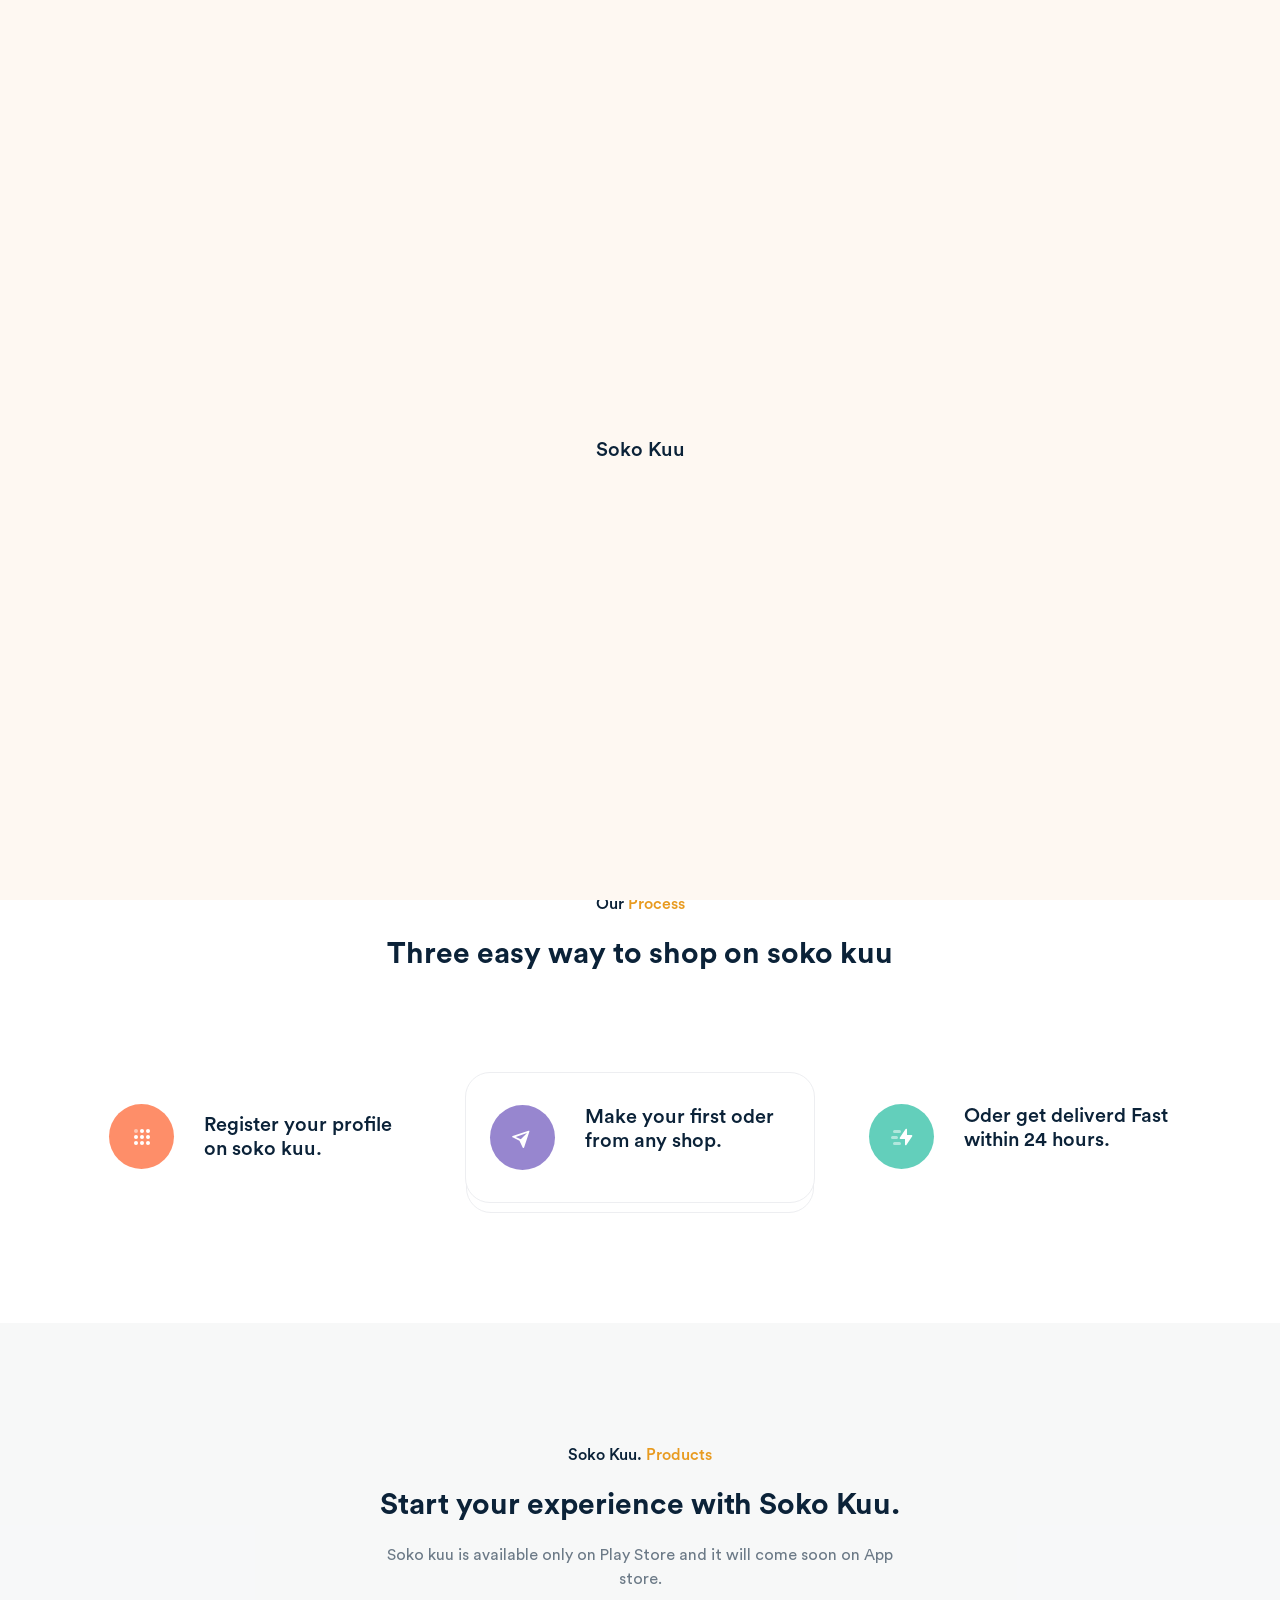
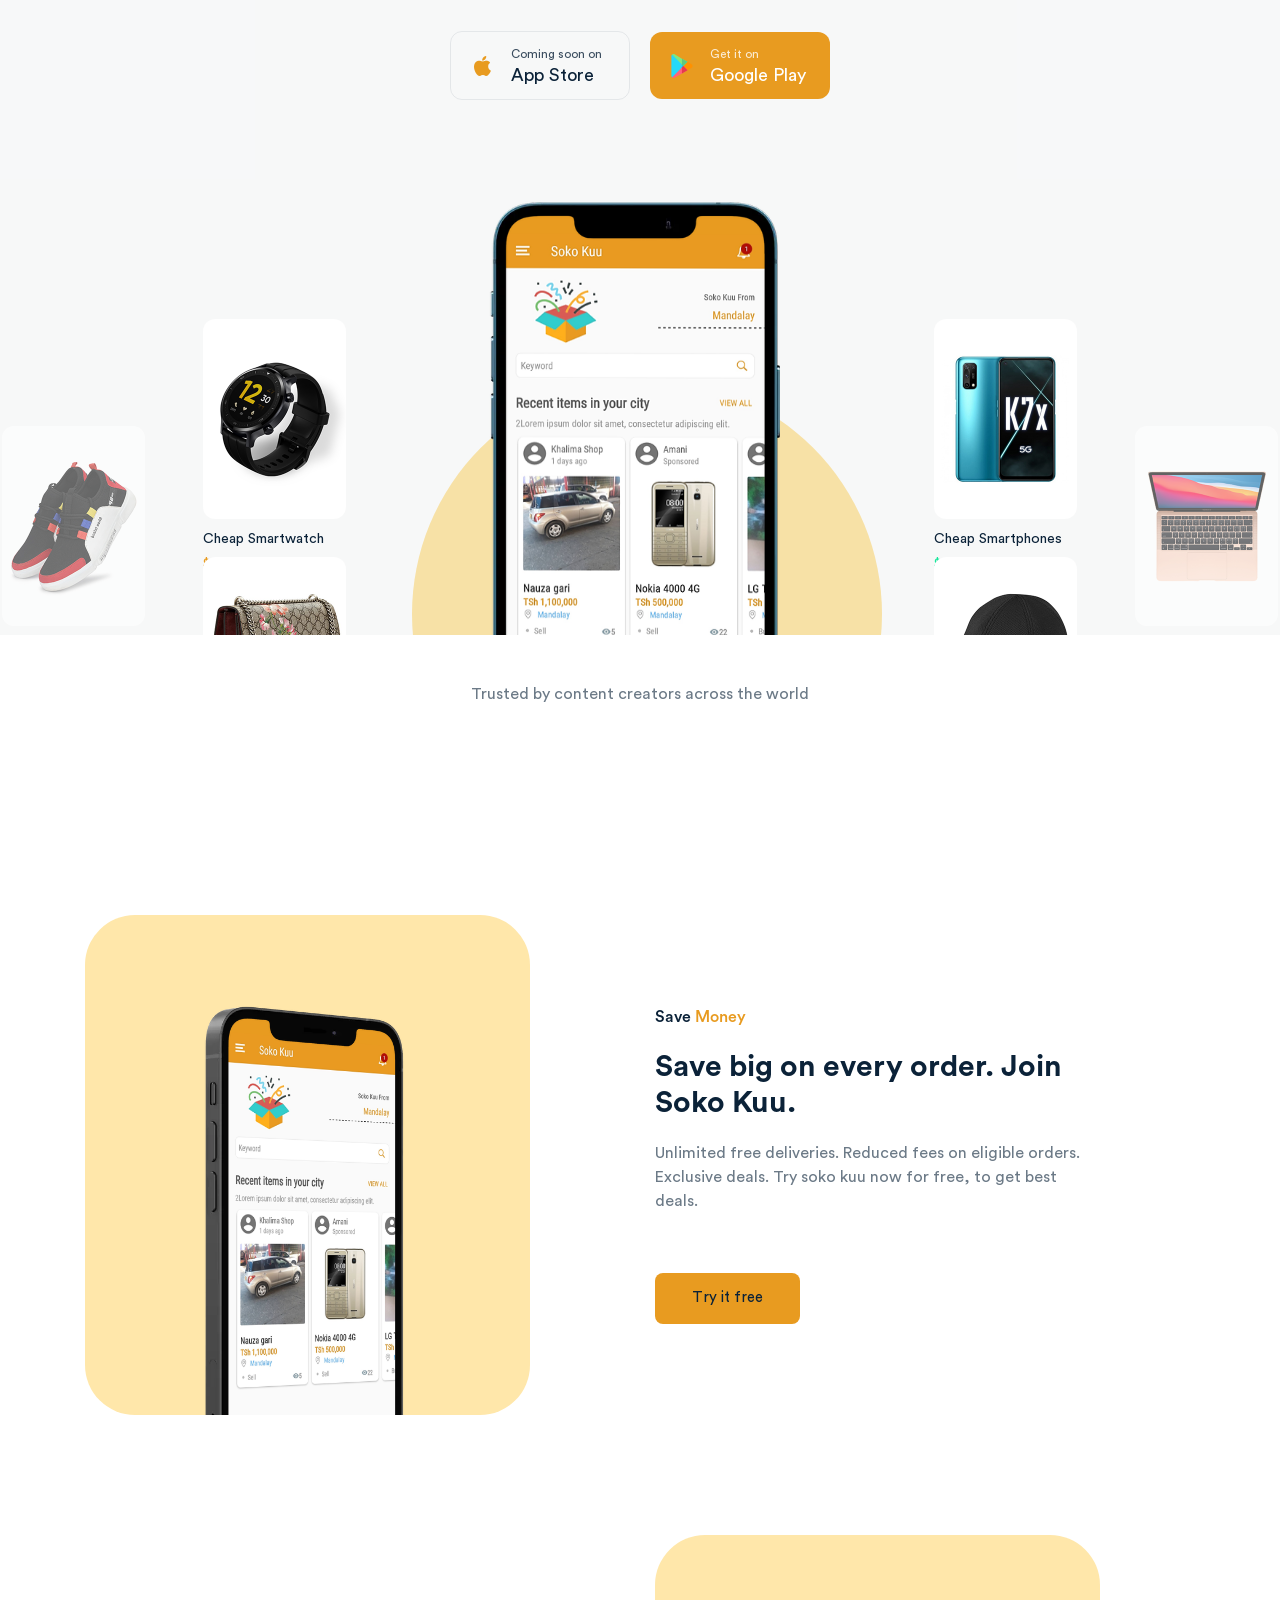
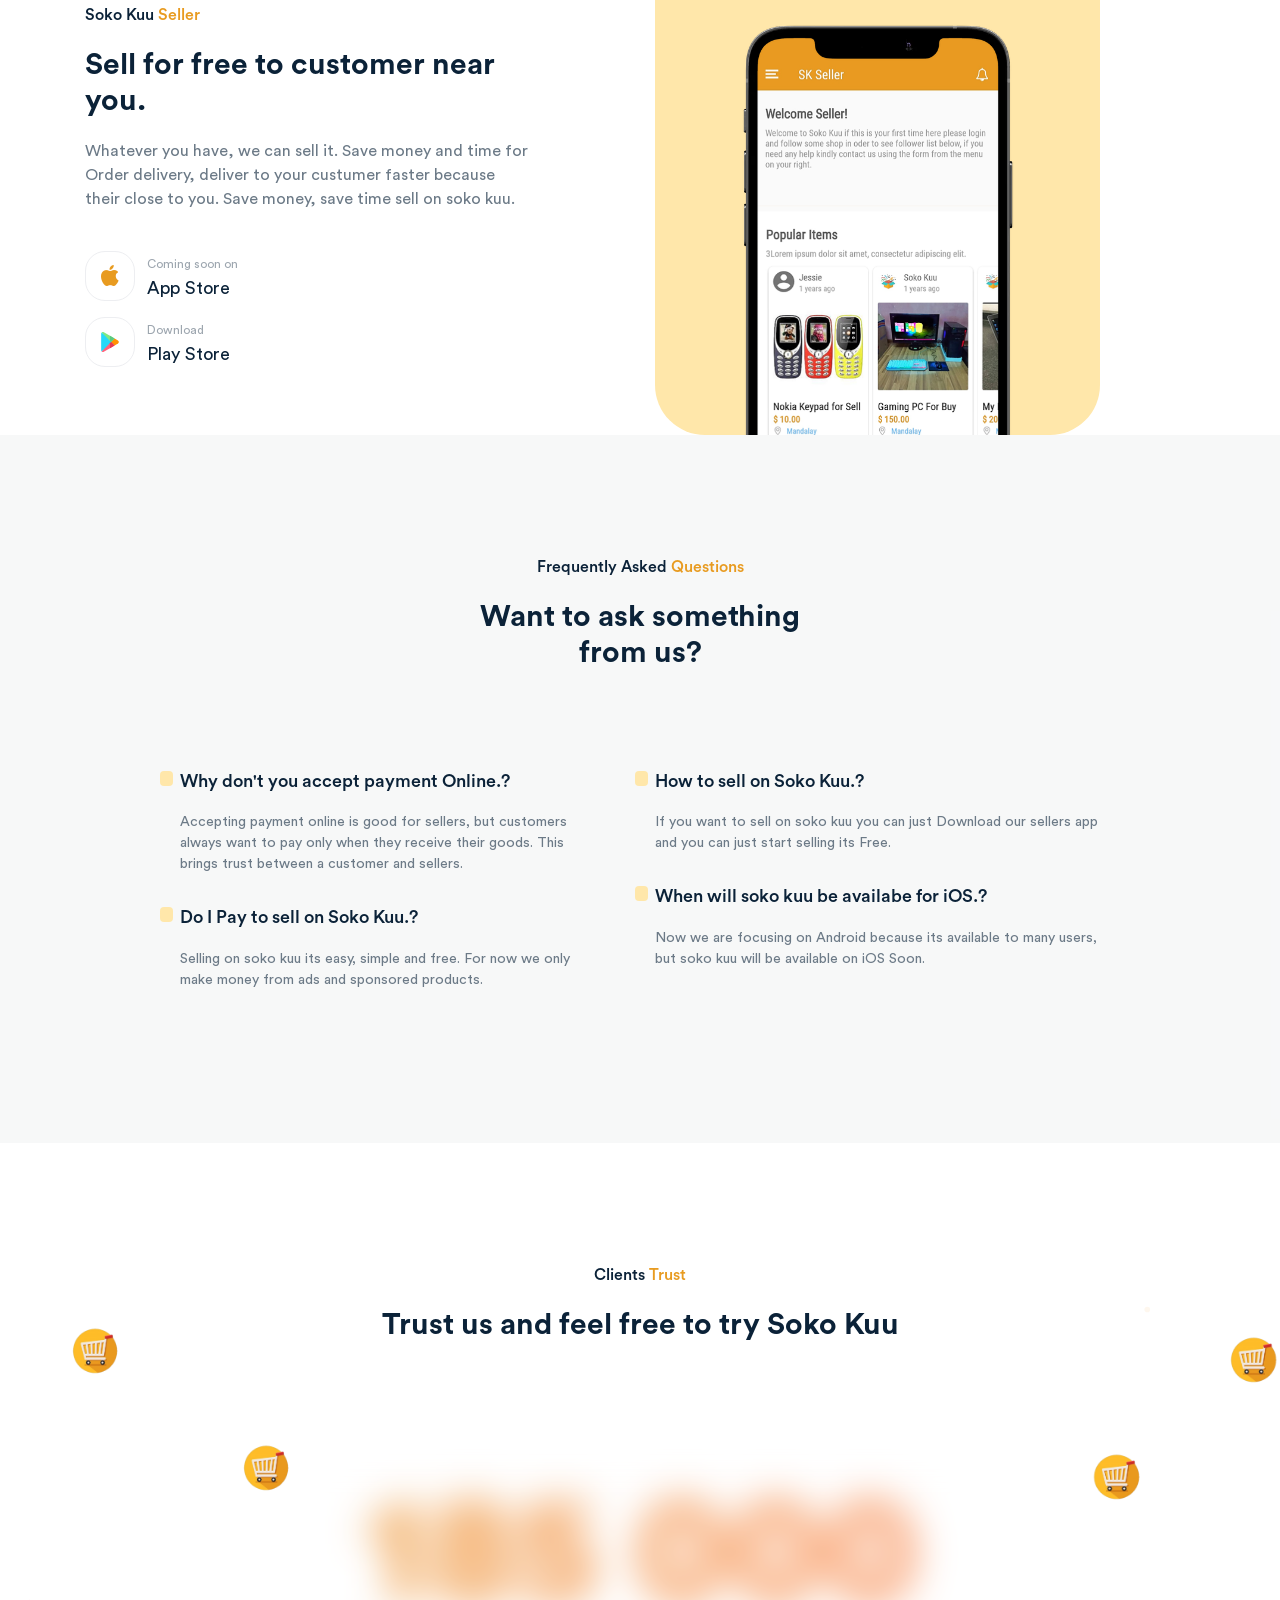
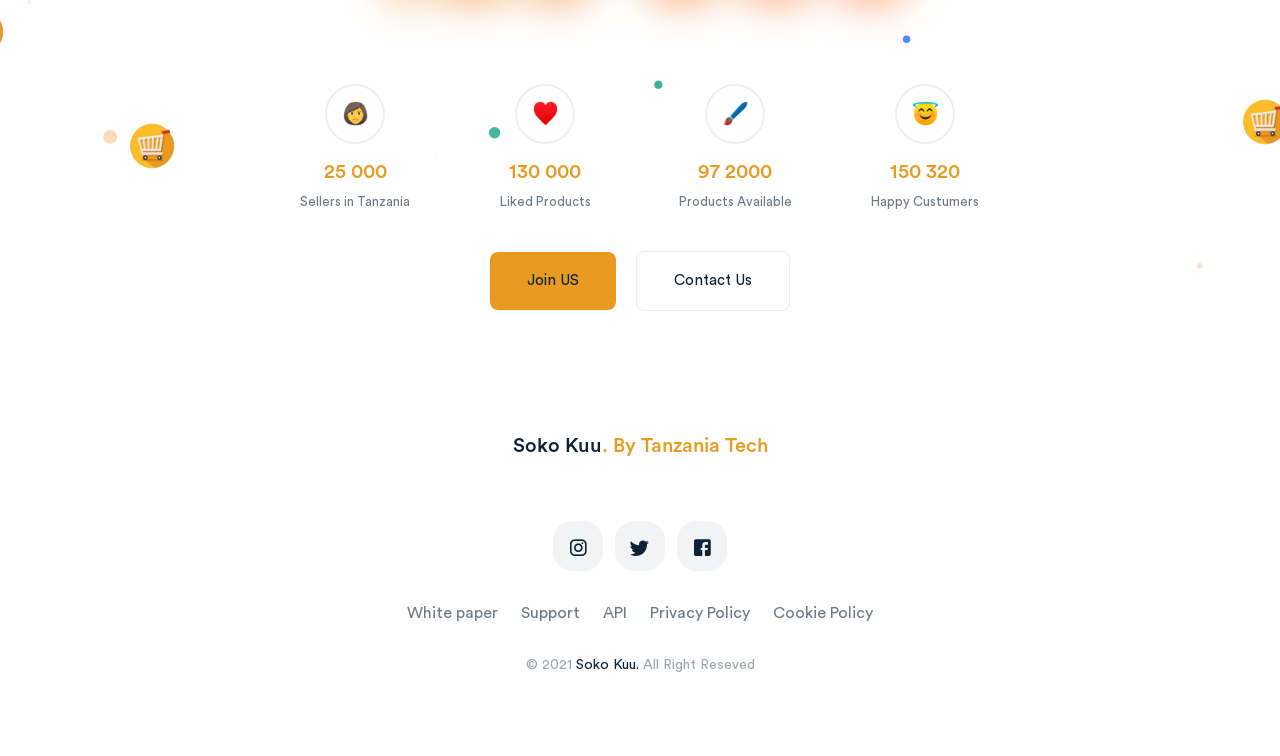
==== index.html @ e223871e "Add files via upload" ====
<!DOCTYPE html>
<html lang="en">

<head>
  <meta charset="UTF-8" />
  <meta http-equiv="Content-Type" content="text/html; charset=UTF-8" />
  <meta http-equiv="X-UA-Compatible" content="IE=edge" />
  <meta http-equiv="X-UA-Compatible" content="ie=edge" />
  <meta name="viewport" content="width=device-width, initial-scale=1.0" />
  <meta name="viewport" content="width=device-width, initial-scale=1.0" />
  <meta name="description"
    content="Welcome to Soko Kuu Landing Page, built with HTML, JS, SASS, CSS3 and jQuery, RTL Supported, Easy User Experience and Responsive to all devices" />
  <meta name="keywords"
    content="HTML, CSS, JavaScript, Bootstrap, jQuery, Soko Kuu, Themeforest, Template, envato, SASS, SCSS, HTML5, landing page, SaaS Product, SaaS Modern, Crypto, Currency, ICO, Hosting, Agency, Mobile, App, Interior, Charity" />
  <meta name="author" content="Soko Kuu - HTML Landing Page Templates" />

  <title>Soko Kuu - Tanzania Online Marketplace</title>
  <!-- favicon -->
  <link rel="shortcut icon" href="assets/img/favicon.ico" type="image/x-icon" />
  <!-- Bootstrap 4.5 -->
  <link rel="stylesheet" href="assets/css/bootstrap.min.css" type="text/css" />
  <!-- animate -->
  <link rel="stylesheet" href="assets/css/animate.css" type="text/css" />
  <!-- Swiper -->
  <link rel="stylesheet" href="assets/css/swiper.min.css" />
  <!-- aos -->
  <link rel="stylesheet" href="assets/css/aos.css" type="text/css" />
  <!-- icons -->
  <link rel="stylesheet" href="assets/css/icons.css" type="text/css" />
  <!-- main css -->
  <link rel="stylesheet" href="assets/css/main.css" type="text/css" />
  <!-- normalize -->
  <link rel="stylesheet" href="assets/css/normalize.css" type="text/css" />

  <!-- js for Brwoser -->
  <!--[if lt IE 9]>
      <script src="https://oss.maxcdn.com/html5shiv/3.7.2/html5shiv.min.js"></script>
      <script src="https://oss.maxcdn.com/respond/1.4.2/respond.min.js"></script>
    <![endif]-->
</head>

<body>
  <div id="wrapper">
    <div id="content">
      <!-- Start header -->
      <header class="header-nav-center" id="myNavbar">
        <div class="container">
          <!-- navbar -->
          <nav class="navbar navbar-expand-lg navbar-light px-sm-0">
            <a class="navbar-brand" href="mobile-app.html">
              <img class="logo" src="assets/img/sokokuu.png" alt="logo" width="100px" height=""/>
              
            </a>

            <button class="navbar-toggler menu ripplemenu" type="button" data-toggle="collapse"
              data-target="#navbarSupportedContent" aria-controls="navbarSupportedContent" aria-expanded="false"
              aria-label="Toggle navigation">
              <svg viewBox="0 0 64 48">
                <path d="M19,15 L45,15 C70,15 58,-2 49.0177126,7 L19,37"></path>
                <path d="M19,24 L45,24 C61.2371586,24 57,49 41,33 L32,24"></path>
                <path d="M45,33 L19,33 C-8,33 6,-2 22,14 L45,37"></path>
              </svg>
            </button>

            <div class="collapse navbar-collapse" id="navbarSupportedContent">
              <ul class="navbar-nav mx-auto nav-pills">
                <li class="nav-item">
                  <a class="nav-link" href="#Home">Home</a>
                </li>
                <li class="nav-item">
                  <a class="nav-link" href="#Services">Our Process</a>
                </li>
                <li class="nav-item">
                  <a class="nav-link" href="#Products">Products</a>
                </li>
                <li class="nav-item">
                  <a class="nav-link" href="#FAQ">FAQ</a>
                </li>
                <li class="nav-item">
                  <a class="nav-link" href="#Statistic">Contact Us</a>
              </ul>
              <div class="nav_account btn_demo3">
                <a href="#Products" class="btn btn_sm_primary c-dark effect-letter rounded-8">
                  Download
                </a>
              </div>
            </div>
          </nav>
          <!-- End Navbar -->
        </div>
        <!-- end container -->
      </header>
      <!-- End header -->

      <!-- Stat main -->
      <main data-spy="scroll" data-target="#navbar-example2" data-offset="0">
        <!-- Start Banner Section -->
        <section class="demo_1 banner_section banner_demo8" id="Home">
          <div class="container">
            <div class="row">
              <div class="col-md-8 col-lg-5 order-2 order-lg-1">
                <div class="banner_title">
                  <h1>
                    Soko Kuu
                    <span class="c-purple">Tanzania Online Marketplace.</span>
                  </h1>
                  <p>
                    Soko Kuu is an Tanzania Online Shopping Market 
                    with latest products from business in
                    <span class="c-aquamarine">Tanzania</span>, pay only on delivery.
                  </p>
                  <div class="subscribe_phone">
                    <div class="row">
                      <div class="col-md-8">
                        <div class="form-group">
                          <input type="text" class="form-control rounded-8" placeholder="Enter your phone number" />
                        </div>
                        <div class="button--click">
                            <a href="hapalink" target="_blank" class="btn btn_app btn_xl_primary scale c-gradient">Try Free</a>
                        </div>
                      </div>
                    </div>
                  </div>
                </div>
              </div>
              <div class="col-lg-7 mx-auto order-1 order-lg-1">
                <div class="ill_appMobile">
                  <img class="ill_app" src="assets/img/app/c_app.svg" />
                  <img class="ill_bg" src="assets/img/app/background.svg" />
                  <img class="ill_user" src="assets/img/app/user.svg" />
                  <a href="#" class="btn btn_lg_primary effect-letter try_it bg-gold c-dark rounded-8">Try Free</a>
                </div>
              </div>
            </div>
          </div>
        </section>
        <!-- End Banner -->

        <!-- Start Services -->
        <section class="services_section service_demo5 padding-t-12" id="Services">
          <div class="container">
            <div class="row justify-content-md-center">
              <div class="col-md-8 col-lg-6 text-center">
                <div class="title_sections">
                  <div class="before_title">
                    <span>Our</span>
                    <span class="c-gold">Process</span>
                  </div>
                  <h2>Three easy way to shop on soko kuu</h2>
                </div>
              </div>
            </div>
            <div class="row">
              <div class="col-md-6 col-lg-4 beta">
                <div class="items_serv" data-aos="fade-up" data-aos-delay="0">
                  <div class="media">
                    <div class="item-img">
                      <img src="assets/img/icons/Dial-numbers.svg" alt="" />
                    </div>
                    <div class="media-body my-auto">
                      <h3>Register your profile on soko kuu.</h3>
                    </div>
                  </div>
                </div>
              </div>
              <div class="col-md-6 col-lg-4 beta">
                <div class="items_serv selected" data-aos="fade-up" data-aos-delay="100">
                  <div class="media">
                    <div class="item-img">
                      <img src="assets/img/icons/Direction.svg" alt="" />
                    </div>
                    <div class="media-body">
                      <h3>Make your first oder from any shop.</h3>
                    </div>
                  </div>
                </div>
              </div>
              <div class="col-md-6 col-lg-4 beta">
                <div class="items_serv" data-aos="fade-up" data-aos-delay="200">
                  <div class="media">
                    <div class="item-img">
                      <img src="assets/img/icons/Thunder-white.svg" alt="" />
                    </div>
                    <div class="media-body">
                      <h3>Oder get deliverd Fast within 24 hours.</h3>
                    </div>
                  </div>
                </div>
              </div>
            </div>
          </div>
        </section>
        <!-- End Services -->

        <!-- Start feature_app -->
        <section class="feature_app feature_demo2 margin-t-12 padding-t-12" id="Products">
          <div class="container">
            <div class="row justify-content-md-center">
              <div class="col-md-10 col-lg-6 text-center">
                <div class="title_sections">
                  <div class="before_title">
                    <span>Soko Kuu.</span>
                    <span class="c-gold">Products</span>
                  </div>
                  <h2>Start your experience with Soko Kuu.</h2>
                  <p>
                    Soko kuu is available only on Play Store and it
                    will come soon on App store.
                  </p>
                  <div class="z_apps">
                    <a href="#" target="_blank" class="item__app bg_google">
                      <div class="media">
                        <i class="tio apple icon"></i>
                        <div class="media-body">
                          <div class="txt">
                            <span>Coming soon on</span>
                            <h4>App Store</h4>
                          </div>
                        </div>
                      </div>
                    </a>
                    <a href="#" target="_blank" class="item__app bg_apple mb-3 mb-sm-0">
                      <div class="media">
                        <img class="icon" src="assets/img/icons/google-play.svg" />
                        <div class="media-body">
                          <div class="txt">
                            <span>Get it on</span>
                            <h4>Google Play</h4>
                          </div>
                        </div>
                      </div>
                    </a>
                  </div>
                </div>
              </div>
            </div>
            <div class="row d-flex">
              <div class="col-md-6 col-lg-4 d-none d-sm-block order-1 order-sm-1">
                <div class="item_box item_one">
                  <div class="img_bbo">
                    <img src="assets/img/app/290x400.png" />
                  </div>
                  <h3>Cheap Smartwatch</h3>
                  <p class="c-blue">
                    $14
                  </p>
                </div>
                <div class="item_box item_two">
                  <div class="img_bbo">
                    <img src="assets/img/app/290x4004.png" />
                  </div>
                  <h3>Branch Special</h3>
                  <p class="c-green">
                    $27
                  </p>
                </div>
                <div class="item_box item_three">
                  <div class="img_bbo">
                    <img src="assets/img/app/290x4003.png" />
                  </div>
                  <h3>Cheap Men Shoes</h3>
                  <p class="c-red">
                    $22
                  </p>
                </div>
              </div>
              <div class="col-md-6 col-lg-4 order-3 order-sm-2">
                <div class="app_mobile">
                  <img class="apoo" src="assets/img/app/app.png" />
                </div>
              </div>
              <div class="col-md-6 col-lg-4 d-none d-sm-block order-2 order-sm-3">
                <div class="item_box item_four">
                  <div class="img_bbo">
                    <img src="assets/img/app/290x4001.png" />
                  </div>
                  <h3>Cheap Smartphones</h3>
                  <p class="c-aquamarine">
                    $25
                  </p>
                </div>
                <div class="item_box item_five">
                  <div class="img_bbo">
                    <img src="assets/img/app/290x4005.png" />
                  </div>
                  <h3>Branch Special</h3>
                  <p class="c-blue">
                    $14
                  </p>
                </div>
                <div class="item_box item_six">
                  <div class="img_bbo">
                    <img src="assets/img/app/290x4002.png" />
                  </div>
                  <h3>Lemon Yogurt Parfait</h3>
                  <p class="c-orange">
                    $29
                  </p>
                </div>
              </div>
            </div>
          </div>
        </section>
        <!-- End. feature_app -->

        <!-- Start logos 3 -->
        <section class="logos_section logos_demo3 padding-py-5 text-center">
          <div class="container">
            <h3 class="margin-b-4">
              Trusted by content creators across the world
            </h3>
            <div class="row justify-content-md-center">
                  </div>
                </div>
              </div>
            </div>
          </div>
        </section>

        <div id="trigger2"></div>
        <!-- Section Service -->
        <section class="serv_app padding-t-12">
          <div class="container">
            <div class="row justify-content-center">
              <div class="col-lg-5 mb-4 mb-lg-0">
                <div class="amo_pic">
                  <img id="animate2" src="assets/img/app/s10-ss0.png" />
                </div>
              </div>
              <div class="col-lg-5 my-auto mx-auto">
                <div class="title_sections mb-0">
                  <div class="before_title">
                    <span>Save</span>
                    <span class="c-gold">Money</span>
                  </div>
                  <h2>Save big on every order. Join Soko Kuu.</h2>
                  <p>
                    Unlimited free deliveries. Reduced fees on eligible
                    orders. Exclusive deals. Try soko kuu now for
                    free, to get best deals.
                  </p>
                  <a href="#" class="btn btn_lg_primary effect-letter rounded-8 margin-t-4 bg-gold c-dark">
                    Try it free</a>
                </div>
              </div>
            </div>
          </div>
        </section>
        <!-- End. serv_app -->

        <div id="trigger3"></div>
        <!-- Section Service -->
        <section class="serv_app padding-t-12">
          <div class="container">
            <div class="row justify-content-center">
              <div class="col-lg-5 my-auto order-2 order-lg-1">
                <div class="title_sections mb-0">
                  <div class="before_title">
                    <span>Soko Kuu</span>
                    <span class="c-gold">Seller</span>
                  </div>
                  <h2>Sell for free to customer near you.</h2>
                  <p>
                    Whatever you have, we can sell it. Save money and time for Order delivery, 
                    deliver to your custumer faster because their close to you.
                    Save money, save time sell on soko kuu.
                  </p>
                  <div class="app_smartphone margin-t-4">
                    <div class="btn--app mb-3 d-block">
                      <a class="media" href="#" target="_blank">
                        <div class="icon dark">
                          <i class="tio apple"></i>
                        </div>
                        <div class="media-body txt">
                          <div>
                            <span class="c-light">Coming soon on</span>
                          </div>
                          <h4 class="c-dark">App Store</h4>
                        </div>
                      </a>
                    </div>
                    <div class="btn--app">
                      <a class="media" href="#" target="_blank">
                        <div class="icon blue">
                          <img width="20" src="assets/img/icons/google-play.svg" />
                        </div>
                        <div class="media-body txt">
                          <div>
                            <span class="c-light">Download</span>
                          </div>
                          <h4 class="c-dark">Play Store</h4>
                        </div>
                      </a>
                    </div>
                  </div>
                </div>
              </div>
              <div class="col-lg-5 mx-auto mb-4 mb-lg-0 order-1 order-lg-1">
                <div class="amo_pic">
                  <img id="animate3" src="assets/img/app/s10-ss03.png" />
                </div>
              </div>
            </div>
          </div>
        </section>
        <!-- End. serv_app -->

        <!-- Start FAQ -->
        <section class="faq_demo2 faq_demo4 padding-t-12" id="FAQ">
          <div class="container">
            <div class="row justify-content-md-center">
              <div class="col-md-8 col-lg-6 text-center">
                <div class="title_sections">
                  <div class="before_title">
                    <span>Frequently Asked</span>
                    <span class="c-gold">Questions</span>
                  </div>
                  <h2>Want to ask something <br />from us?</h2>
                </div>
              </div>
            </div>
            <div class="row justify-content-md-center">
              <div class="col-md-10 col-lg-5 pr-lg-5">
                <div class="item_list">
                  <h4>
                    <span class="hline"></span>Why don't you accept payment Online.?
                  </h4>
                  <p>
                    Accepting payment online is good for sellers, 
                    but customers always want to pay only when they 
                    receive their goods. This brings trust between a 
                    customer and sellers.
                  </p>
                </div>
                <div class="item_list">
                  <h4>Do I Pay to sell on Soko Kuu.?</h4>
                  <p>
                    Selling on soko kuu its easy, simple and free.
                    For now we only make money from ads and sponsored products.
                  </p>
                </div>
              </div>
              <div class="col-md-10 col-lg-5">
                <div class="item_list">
                  <h4>How to sell on Soko Kuu.?</h4>
                  <p>
                    If you want to sell on soko kuu you can just Download
                    our sellers app and you can just start selling its Free.
                  </p>
                </div>
                <div class="item_list">
                  <h4>When will soko kuu be availabe for iOS.?</h4>
                  <p>
                    Now we are focusing on Android because its available
                    to many users, but soko kuu will be available on iOS
                    Soon.
                  </p>
                </div>
              </div>
            </div>
          </div>
        </section>
        <!-- End FAQ -->

        <!-- Start Statistic -->
        <section class="padding-t-12 section_state state_demo2" id="Statistic">
          <!-- particle background -->
          <div id="particles-js"></div>
          <div class="container">
            <div id="triggerBlur"></div>
            <div class="row justify-content-center text-center">
              <div class="col-md-8 col-lg-6">
                <div class="title_sections">
                  <div class="before_title">
                    <span>Clients</span>
                    <span class="c-gold">Trust</span>
                  </div>
                  <h2>Trust us and feel free to try Soko Kuu</h2>
                </div>
              </div>
            </div>
            <div class="row">
              <div class="col-12">
                <div class="bb_qgency_state">
                  <div class="number_state">
                    <div class="txt">
                      185 000
                    </div>
                  </div>
                  <div class="blur_item"></div>
                  <div class="content_state">
                    <div class="row justify-content-md-center">
                      <div class="col-md-2">
                        <div class="it__em">
                          <div class="icon">
                            <img src="assets/img/icons/1f469.png" />
                          </div>
                          <div class="info_txt">
                            <h4>25 000</h4>
                            <p>
                              Sellers in Tanzania
                            </p>
                          </div>
                        </div>
                      </div>
                      <div class="col-md-2">
                        <div class="it__em">
                          <div class="icon">
                            <img src="assets/img/icons/2665.png" />
                          </div>
                          <div class="info_txt">
                            <h4>130 000</h4>
                            <p>
                              Liked Products
                            </p>
                          </div>
                        </div>
                      </div>
                      <div class="col-md-2">
                        <div class="it__em">
                          <div class="icon">
                            <img src="assets/img/icons/1f58c.png" />
                          </div>
                          <div class="info_txt">
                            <h4>97 2000</h4>
                            <p>
                              Products Available
                            </p>
                          </div>
                        </div>
                      </div>
                      <div class="col-md-2">
                        <div class="it__em">
                          <div class="icon">
                            <img src="assets/img/icons/1f607.png" />
                          </div>
                          <div class="info_txt">
                            <h4>150 320</h4>
                            <p>
                              Happy Custumers
                            </p>
                          </div>
                        </div>
                      </div>
                    </div>
                  </div>
                  <div class="users_profile">
                    <img src="assets/img/sokokuu.png" />
                    <img src="assets/img/sokokuu.png" />
                    <img src="assets/img/sokokuu.png" />
                    <img src="assets/img/sokokuu.png" />
                    <img src="assets/img/sokokuu.png" />
                    <img src="assets/img/sokokuu.png" />
                    <img src="assets/img/sokokuu.png" />
                  </div>
                  <div class="link_state">
                    <a href="#" class="btn btn_xl_primary btn_join bg-gold c-dark effect-letter rounded-8 mb-3 mb-sm-0">
                      Join US</a>
                    <a href="#" class="btn btn_xl_primary btn_touch rounded-8">
                      Contact Us
                    </a>
                  </div>
                </div>
              </div>
            </div>
          </div>
        </section>
      </main>
      <!-- end main -->

      <!-- [id] content -->
      <footer class="footer_short bg-white padding-t-12">
        <div class="container">
          <div class="row justify-content-md-center text-center">
            <div class="col-md-8">
              <a class="logo c-dark" target="_blank" href="https://tanzaniatech.one/kuhusu-sisi/" >
                <!-- <img src="assets/img/logo.svg" alt=""> -->
                Soko Kuu<span class="c-blue">. By Tanzania Tech</span>
              </a>
              <div class="social--media">
                <a href="https://instagram.com/sokokuuapp" target="_blank" class="btn so-link">
                  <i class="tio instagram"></i>
                </a>
                <a href="https://twitter.com/sokokuuapp" target="_blank" class="btn so-link">
                  <i class="tio twitter"></i>
                </a>
                <a href="https://facebook.com/sokokuuapp" target="_blank" class="btn so-link">
                  <i class="tio facebook_square"></i>
                </a>
              </div>
              <div class="other--links">
                <a href="#">White paper</a>
                <a href="#">Support</a>
                <a href="#">API</a>
                <a href="#">Privacy Policy</a>
                <a href="#">Cookie Policy</a>
              </div>
              <div class="opyright">
                <p>
                  © 2021
                  <a href="https://sokokuuapp.com" target="_blank">Soko Kuu.</a>
                  All Right Reseved
                </p>
              </div>
            </div>
          </div>
        </div>
      </footer>
    </div>

    <!-- Back to top with progress indicator-->
    <div class="prgoress_indicator">
      <svg class="progress-circle svg-content" width="100%" height="100%" viewBox="-1 -1 102 102">
        <path d="M50,1 a49,49 0 0,1 0,98 a49,49 0 0,1 0,-98" />
      </svg>
    </div>

    <!-- Start Section Loader -->
    <section class="loading_overlay">
      <div class="loader_logo">
        <!-- <img class="logo" src="assets/img/logo.svg" /> -->
        <span class="logo">Soko Kuu</span>
      </div>
    </section>
    <!-- End. Loader -->
  </div>
  <!-- End. wrapper -->

  <!-- jquery -->
  <script src="assets/js/jquery-3.5.0.js" type="text/javascript"></script>
  <!-- jquery-migrate -->
  <script src="assets/js/jquery-migrate.min.js" type="text/javascript"></script>
  <!-- popper -->
  <script src="assets/js/popper.min.js" type="text/javascript"></script>
  <!-- bootstrap -->
  <script src="assets/js/bootstrap.min.js" type="text/javascript"></script>
  <!--
  ============
  vendor file
  ============
   -->
  <!-- particles -->
  <script src="assets/js/vendor/particles.min.js" type="text/javascript"></script>
  <!-- TweenMax -->
  <script src="assets/js/vendor/TweenMax.min.js" type="text/javascript"></script>
  <!-- ScrollMagic -->
  <script src="assets/js/vendor/ScrollMagic.js" type="text/javascript"></script>
  <!-- animation.gsap -->
  <script src="assets/js/vendor/animation.gsap.js" type="text/javascript"></script>
  <!-- addIndicators -->
  <script src="assets/js/vendor/debug.addIndicators.min.js" type="text/javascript"></script>
  <!-- Swiper js -->
  <script src="assets/js/vendor/swiper.min.js" type="text/javascript"></script>
  <!-- countdown -->
  <script src="assets/js/vendor/countdown.js" type="text/javascript"></script>
  <!-- simpleParallax -->
  <script src="assets/js/vendor/simpleParallax.min.js" type="text/javascript"></script>
  <!-- counterup -->
  <script src="assets/js/vendor/jquery.counterup.min.js" type="text/javascript"></script>
  <!-- charming -->
  <script src="assets/js/vendor/charming.min.js" type="text/javascript"></script>
  <!-- imagesloaded -->
  <script src="assets/js/vendor/imagesloaded.pkgd.min.js" type="text/javascript"></script>
  <!-- aos -->
  <script src="assets/js/vendor/aos.js" type="text/javascript"></script>
  <!-- BX-Slider -->
  <script src="assets/js/vendor/jquery.bxslider.min.js" type="text/javascript"></script>
  <!-- main file -->
  <script src="assets/js/main.js" type="text/javascript"></script>
  <!-- mobile app file -->
  <script src="assets/js/pages/mobile.js" type="text/javascript"></script>

</body>

</html>
---- assets/css/icons.css ----
@font-face {
  font-family: 'The-Icon-of';
  src:  url('../fonts/The-Icon-of.eot?w2v7hx');
  src:  url('../fonts/The-Icon-of.eot?w2v7hx#iefix') format('embedded-opentype'),
    url('../fonts/The-Icon-of.woff2?w2v7hx') format('woff2'),
    url('../fonts/The-Icon-of.ttf?w2v7hx') format('truetype'),
    url('../fonts/The-Icon-of.woff?w2v7hx') format('woff'),
    url('../fonts/The-Icon-of.svg?w2v7hx#The-Icon-of') format('svg');
  font-weight: normal;
  font-style: normal;
  font-display: block;
}

.tio {
  /* use !important to prevent issues with browser extensions that change fonts */
  font-family: 'The-Icon-of' !important;
  speak: none;
  font-style: normal;
  font-weight: normal;
  font-variant: normal;
  text-transform: none;
  line-height: 1;

  /* Enable Ligatures ================ */
  letter-spacing: 0;
  -webkit-font-feature-settings: "liga";
  -moz-font-feature-settings: "liga=1";
  -moz-font-feature-settings: "liga";
  -ms-font-feature-settings: "liga" 1;
  font-feature-settings: "liga";
  -webkit-font-variant-ligatures: discretionary-ligatures;
  font-variant-ligatures: discretionary-ligatures;

  /* Better Font Rendering =========== */
  -webkit-font-smoothing: antialiased;
  -moz-osx-font-smoothing: grayscale;
}

.add_circle_outlined:before {
  content: "\e900";
}
.add_circle:before {
  content: "\e901";
}
.add_square_outlined:before {
  content: "\e902";
}
.add_square:before {
  content: "\e903";
}
.add:before {
  content: "\e904";
}
.appointment_cancelled:before {
  content: "\e905";
}
.appointment:before {
  content: "\e906";
}
.archive:before {
  content: "\e907";
}
.autorenew:before {
  content: "\e908";
}
.block_ads:before {
  content: "\e909";
}
.bookmark_outlined:before {
  content: "\e90a";
}
.bookmark:before {
  content: "\e90b";
}
.bookmarks_outlined:before {
  content: "\e90c";
}
.bookmarks:before {
  content: "\e90d";
}
.browser_window:before {
  content: "\e90e";
}
.browser_windows:before {
  content: "\e90f";
}
.cached:before {
  content: "\e910";
}
.calendar_month:before {
  content: "\e911";
}
.calendar_note:before {
  content: "\e912";
}
.calendar:before {
  content: "\e913";
}
.carousel_horizontal_outlined:before {
  content: "\e914";
}
.carousel_horizontal:before {
  content: "\e915";
}
.carousel_vertical_outlined:before {
  content: "\e916";
}
.carousel_vertical:before {
  content: "\e917";
}
.checkmark_circle_outlined:before {
  content: "\e918";
}
.checkmark_circle:before {
  content: "\e919";
}
.checkmark_square_outlined:before {
  content: "\e91a";
}
.checkmark_square:before {
  content: "\e91b";
}
.clear_circle_outlined:before {
  content: "\e91c";
}
.clear_circle:before {
  content: "\e91d";
}
.clear_square_outlined:before {
  content: "\e91e";
}
.clear_square:before {
  content: "\e91f";
}
.clear:before {
  content: "\e920";
}
.column_view_outlined:before {
  content: "\e921";
}
.column_view:before {
  content: "\e922";
}
.command_outlined:before {
  content: "\e923";
}
.command:before {
  content: "\e924";
}
.date_range:before {
  content: "\e925";
}
.done:before {
  content: "\e926";
}
.drag:before {
  content: "\e927";
}
.eject_circle_outlined:before {
  content: "\e928";
}
.eject_circle:before {
  content: "\e929";
}
.eject:before {
  content: "\e92a";
}
.event:before {
  content: "\e92b";
}
.exit_fullscreen_1_1:before {
  content: "\e92c";
}
.exit_fullscreen_4_3:before {
  content: "\e92d";
}
.exit_fullscreen_16_9:before {
  content: "\e92e";
}
.find_replace:before {
  content: "\e92f";
}
.first_page:before {
  content: "\e930";
}
.hashtag:before {
  content: "\e931";
}
.heart_outlined:before {
  content: "\e932";
}
.heart:before {
  content: "\e933";
}
.help_outlined:before {
  content: "\e934";
}
.help:before {
  content: "\e935";
}
.history:before {
  content: "\e936";
}
.incognito:before {
  content: "\e937";
}
.info_outined:before {
  content: "\e938";
}
.info:before {
  content: "\e939";
}
.key:before {
  content: "\e93a";
}
.label_important:before {
  content: "\e93b";
}
.label_off:before {
  content: "\e93c";
}
.label_outlined:before {
  content: "\e93d";
}
.label:before {
  content: "\e93e";
}
.labels_outlined:before {
  content: "\e93f";
}
.labels:before {
  content: "\e940";
}
.last_page:before {
  content: "\e941";
}
.layout:before {
  content: "\e942";
}
.move_page:before {
  content: "\e943";
}
.multi_direction_diagonal:before {
  content: "\e944";
}
.multi_direction:before {
  content: "\e945";
}
.notebook_bookmarked:before {
  content: "\e946";
}
.notice_outlined:before {
  content: "\e947";
}
.notice:before {
  content: "\e948";
}
.open_in_new:before {
  content: "\e949";
}
.pages_outlined:before {
  content: "\e94a";
}
.pages:before {
  content: "\e94b";
}
.publish:before {
  content: "\e94c";
}
.record_screen:before {
  content: "\e94d";
}
.refresh:before {
  content: "\e94e";
}
.remaining_time:before {
  content: "\e94f";
}
.remove_circle_outlined:before {
  content: "\e950";
}
.remove_circle:before {
  content: "\e951";
}
.remove_square_outlined:before {
  content: "\e952";
}
.remove_square:before {
  content: "\e953";
}
.remove:before {
  content: "\e954";
}
.restore:before {
  content: "\e955";
}
.search:before {
  content: "\e956";
}
.settings_back:before {
  content: "\e957";
}
.shopping_basket_add:before {
  content: "\e958";
}
.shopping_basket_clear:before {
  content: "\e959";
}
.shopping_basket_outlined:before {
  content: "\e95a";
}
.shopping_basket_remove:before {
  content: "\e95b";
}
.shopping_basket:before {
  content: "\e95c";
}
.shopping_cart_add:before {
  content: "\e95d";
}
.shopping_cart_off:before {
  content: "\e95e";
}
.shopping_cart_outlined:before {
  content: "\e95f";
}
.shopping_cart_remove:before {
  content: "\e960";
}
.shopping_cart:before {
  content: "\e961";
}
.snooze_notification:before {
  content: "\e962";
}
.snooze:before {
  content: "\e963";
}
.sort:before {
  content: "\e964";
}
.star_half:before {
  content: "\e965";
}
.star_outlined:before {
  content: "\e966";
}
.star:before {
  content: "\e967";
}
.subscribe:before {
  content: "\e968";
}
.support:before {
  content: "\e969";
}
.sync_off:before {
  content: "\e96a";
}
.sync:before {
  content: "\e96b";
}
.tab:before {
  content: "\e96c";
}
.tabs:before {
  content: "\e96d";
}
.time_20_s:before {
  content: "\e96e";
}
.time_30_s:before {
  content: "\e96f";
}
.time_40_s:before {
  content: "\e970";
}
.time:before {
  content: "\e971";
}
.timer_20_s:before {
  content: "\e972";
}
.timer_30_s:before {
  content: "\e973";
}
.timer_40_s:before {
  content: "\e974";
}
.timer_off:before {
  content: "\e975";
}
.timer:before {
  content: "\e976";
}
.turn_off:before {
  content: "\e977";
}
.unarchive:before {
  content: "\e978";
}
.update:before {
  content: "\e979";
}
.vibrations_off:before {
  content: "\e97a";
}
.vibrations:before {
  content: "\e97b";
}
.watch_later:before {
  content: "\e97c";
}
.youtube_search:before {
  content: "\e97d";
}
.battery_alert:before {
  content: "\e97e";
}
.error_outlined:before {
  content: "\e97f";
}
.error:before {
  content: "\e980";
}
.message_failed_outlined:before {
  content: "\e981";
}
.message_failed:before {
  content: "\e982";
}
.new_release_outlined:before {
  content: "\e983";
}
.new_release:before {
  content: "\e984";
}
.notification_add:before {
  content: "\e985";
}
.notifications_alert:before {
  content: "\e986";
}
.notifications_off:before {
  content: "\e987";
}
.notifications_on_outlined:before {
  content: "\e988";
}
.notifications_on:before {
  content: "\e989";
}
.notifications_outlined:before {
  content: "\e98a";
}
.notifications:before {
  content: "\e98b";
}
.report_outlined:before {
  content: "\e98c";
}
.report:before {
  content: "\e98d";
}
.security_warning_outlined:before {
  content: "\e98e";
}
.security_warning:before {
  content: "\e98f";
}
.warning_outlined:before {
  content: "\e990";
}
.warning:before {
  content: "\e991";
}
.arrow_backward:before {
  content: "\e992";
}
.arrow_doublesided_horizontal:before {
  content: "\e993";
}
.arrow_doublesided_vertical:before {
  content: "\e994";
}
.arrow_downward:before {
  content: "\e995";
}
.arrow_drop_down_circle_outlined:before {
  content: "\e996";
}
.arrow_drop_down_circle:before {
  content: "\e997";
}
.arrow_drop_up_circle_outlined:before {
  content: "\e998";
}
.arrow_drop_up_circle:before {
  content: "\e999";
}
.arrow_forward:before {
  content: "\e99a";
}
.arrow_large_backward_outlined:before {
  content: "\e99b";
}
.arrow_large_backward:before {
  content: "\e99c";
}
.arrow_large_downward_outlined:before {
  content: "\e99d";
}
.arrow_large_downward:before {
  content: "\e99e";
}
.arrow_large_forward_outlined:before {
  content: "\e99f";
}
.arrow_large_forward:before {
  content: "\e9a0";
}
.arrow_large_upward_outlined:before {
  content: "\e9a1";
}
.arrow_large_upward:before {
  content: "\e9a2";
}
.arrow_left_circle_outlined:before {
  content: "\e9a3";
}
.arrow_left_circle:before {
  content: "\e9a4";
}
.arrow_long_down:before {
  content: "\e9a5";
}
.arrow_long_left:before {
  content: "\e9a6";
}
.arrow_long_right:before {
  content: "\e9a7";
}
.arrow_long_up:before {
  content: "\e9a8";
}
.arrow_right_circle_outlined:before {
  content: "\e9a9";
}
.arrow_right_circle:before {
  content: "\e9aa";
}
.arrow_upward:before {
  content: "\e9ab";
}
.back_ui:before {
  content: "\e9ac";
}
.caret_down:before {
  content: "\e9ad";
}
.caret_left:before {
  content: "\e9ae";
}
.caret_right:before {
  content: "\e9af";
}
.caret_up:before {
  content: "\e9b0";
}
.chevron_down:before {
  content: "\e9b1";
}
.chevron_left:before {
  content: "\e9b2";
}
.chevron_right:before {
  content: "\e9b3";
}
.chevron_up:before {
  content: "\e9b4";
}
.collapse_all:before {
  content: "\e9b5";
}
.double_caret_horizontal:before {
  content: "\e9b6";
}
.double_caret_vertical:before {
  content: "\e9b7";
}
.down_ui:before {
  content: "\e9b8";
}
.expand_all:before {
  content: "\e9b9";
}
.next_ui:before {
  content: "\e9ba";
}
.pull_right_left:before {
  content: "\e9bb";
}
.subdirectory_left:before {
  content: "\e9bc";
}
.subdirectory_right:before {
  content: "\e9bd";
}
.up_ui:before {
  content: "\e9be";
}
.fast_forward:before {
  content: "\e9bf";
}
.fast_rewind:before {
  content: "\e9c0";
}
.forward:before {
  content: "\e9c1";
}
.mic_off_outlined:before {
  content: "\e9c2";
}
.mic_off:before {
  content: "\e9c3";
}
.mic_outlined:before {
  content: "\e9c4";
}
.mic:before {
  content: "\e9c5";
}
.music_off:before {
  content: "\e9c6";
}
.music:before {
  content: "\e9c7";
}
.pause_circle_outlined:before {
  content: "\e9c8";
}
.pause_circle:before {
  content: "\e9c9";
}
.pause:before {
  content: "\e9ca";
}
.play_circle_outlined:before {
  content: "\e9cb";
}
.play_circle:before {
  content: "\e9cc";
}
.play_outlined:before {
  content: "\e9cd";
}
.play:before {
  content: "\e9ce";
}
.record_outlined:before {
  content: "\e9cf";
}
.record_voice_outlined:before {
  content: "\e9d0";
}
.record_voice:before {
  content: "\e9d1";
}
.record:before {
  content: "\e9d2";
}
.repeat:before {
  content: "\e9d3";
}
.replay:before {
  content: "\e9d4";
}
.shuffle:before {
  content: "\e9d5";
}
.skip_back:before {
  content: "\e9d6";
}
.skip_forward:before {
  content: "\e9d7";
}
.skip_next:before {
  content: "\e9d8";
}
.skip_previous:before {
  content: "\e9d9";
}
.skip:before {
  content: "\e9da";
}
.stop_circle_outlined:before {
  content: "\e9db";
}
.stop_circle:before {
  content: "\e9dc";
}
.stop_outlined:before {
  content: "\e9dd";
}
.stop:before {
  content: "\e9de";
}
.tune_horizontal:before {
  content: "\e9df";
}
.tune_vertical:before {
  content: "\e9e0";
}
.tune:before {
  content: "\e9e1";
}
.voice_line:before {
  content: "\e9e2";
}
.voice:before {
  content: "\e9e3";
}
.volume_down:before {
  content: "\e9e4";
}
.volume_low:before {
  content: "\e9e5";
}
.volume_minus:before {
  content: "\e9e6";
}
.volume_mute:before {
  content: "\e9e7";
}
.volume_off:before {
  content: "\e9e8";
}
.volume_plus:before {
  content: "\e9e9";
}
.volume_up:before {
  content: "\e9ea";
}
.adaptive_lighting:before {
  content: "\e9eb";
}
.airbag_deactivated:before {
  content: "\e9ec";
}
.airbag_warning:before {
  content: "\e9ed";
}
.alternator_warning_outlined:before {
  content: "\e9ee";
}
.alternator_warning:before {
  content: "\e9ef";
}
.bonnet_open:before {
  content: "\e9f0";
}
.boot_open:before {
  content: "\e9f1";
}
.brake_pad_warning:before {
  content: "\e9f2";
}
.cruise_control_on:before {
  content: "\e9f3";
}
.dipped_beam_headlights:before {
  content: "\e9f4";
}
.direction_indicators:before {
  content: "\e9f5";
}
.door_open:before {
  content: "\e9f6";
}
.engine_warning_outlined:before {
  content: "\e9f7";
}
.engine_warning:before {
  content: "\e9f8";
}
.exterior_light_fault:before {
  content: "\e9f9";
}
.fog_light_front:before {
  content: "\e9fa";
}
.fog_light_rear:before {
  content: "\e9fb";
}
.glow_plug_warning:before {
  content: "\e9fc";
}
.handbrake_warning:before {
  content: "\e9fd";
}
.hazard_warning:before {
  content: "\e9fe";
}
.main_beam_headlights:before {
  content: "\e9ff";
}
.oil_pressure_low_outlined:before {
  content: "\ea00";
}
.oil_pressure_low:before {
  content: "\ea01";
}
.parking_brake_light:before {
  content: "\ea02";
}
.rain_sensor:before {
  content: "\ea03";
}
.rear_window_defrost:before {
  content: "\ea04";
}
.recirculation:before {
  content: "\ea05";
}
.seatbelt_not_on:before {
  content: "\ea06";
}
.sidelight_indicator:before {
  content: "\ea07";
}
.sidelight_information:before {
  content: "\ea08";
}
.stability_control_off:before {
  content: "\ea09";
}
.temperature_warning:before {
  content: "\ea0a";
}
.tyre_pressure_low:before {
  content: "\ea0b";
}
.washer_fluid_low:before {
  content: "\ea0c";
}
.windscreen_defrost:before {
  content: "\ea0d";
}
.call_cancelled:before {
  content: "\ea0e";
}
.call_ended:before {
  content: "\ea0f";
}
.call_forward:before {
  content: "\ea10";
}
.call_talking_quiet:before {
  content: "\ea11";
}
.call_talking:before {
  content: "\ea12";
}
.call:before {
  content: "\ea13";
}
.chat_outlined:before {
  content: "\ea14";
}
.chat:before {
  content: "\ea15";
}
.comment_image_outlined:before {
  content: "\ea16";
}
.comment_image:before {
  content: "\ea17";
}
.comment_outlined:before {
  content: "\ea18";
}
.comment_play_outlined:before {
  content: "\ea19";
}
.comment_play:before {
  content: "\ea1a";
}
.comment_text_outlined:before {
  content: "\ea1b";
}
.comment_text:before {
  content: "\ea1c";
}
.comment_video:before {
  content: "\ea1d";
}
.comment_vs_outlined:before {
  content: "\ea1e";
}
.comment_vs:before {
  content: "\ea1f";
}
.comment:before {
  content: "\ea20";
}
.contact_notebook:before {
  content: "\ea21";
}
.contacts_book:before {
  content: "\ea22";
}
.contacts:before {
  content: "\ea23";
}
.draft:before {
  content: "\ea24";
}
.email_outlined:before {
  content: "\ea25";
}
.email:before {
  content: "\ea26";
}
.favorite_comment:before {
  content: "\ea27";
}
.import_export:before {
  content: "\ea28";
}
.inbox:before {
  content: "\ea29";
}
.inboxes:before {
  content: "\ea2a";
}
.made_call:before {
  content: "\ea2b";
}
.message_add_outlined:before {
  content: "\ea2c";
}
.message_add:before {
  content: "\ea2d";
}
.message_outlined:before {
  content: "\ea2e";
}
.message_play_outlined:before {
  content: "\ea2f";
}
.message_play:before {
  content: "\ea30";
}
.message:before {
  content: "\ea31";
}
.messages_outlined:before {
  content: "\ea32";
}
.messages:before {
  content: "\ea33";
}
.missed_call_outgoing:before {
  content: "\ea34";
}
.missed_call:before {
  content: "\ea35";
}
.mms_outlined:before {
  content: "\ea36";
}
.mms:before {
  content: "\ea37";
}
.new_email:before {
  content: "\ea38";
}
.received_call:before {
  content: "\ea39";
}
.reply_all:before {
  content: "\ea3a";
}
.reply:before {
  content: "\ea3b";
}
.send_outlined:before {
  content: "\ea3c";
}
.send:before {
  content: "\ea3d";
}
.share_message:before {
  content: "\ea3e";
}
.share_screen:before {
  content: "\ea3f";
}
.sms_active_outlined:before {
  content: "\ea40";
}
.sms_active:before {
  content: "\ea41";
}
.sms_chat_outlined:before {
  content: "\ea42";
}
.sms_chat:before {
  content: "\ea43";
}
.sms_outlined:before {
  content: "\ea44";
}
.sms:before {
  content: "\ea45";
}
.swap_horizontal:before {
  content: "\ea46";
}
.swap_vs:before {
  content: "\ea47";
}
.swap:before {
  content: "\ea48";
}
.unsubscribe:before {
  content: "\ea49";
}
.voice_chat:before {
  content: "\ea4a";
}
.voicemail:before {
  content: "\ea4b";
}
.airpods:before {
  content: "\ea4c";
}
.android_phone_vs:before {
  content: "\ea4d";
}
.android_phone:before {
  content: "\ea4e";
}
.android_phones:before {
  content: "\ea4f";
}
.apple_watch:before {
  content: "\ea50";
}
.batery_vertical_3_quarters:before {
  content: "\ea51";
}
.battery_horizontal_3_quarters:before {
  content: "\ea52";
}
.battery_horizontal_half:before {
  content: "\ea53";
}
.battery_horizontal_outlined:before {
  content: "\ea54";
}
.battery_horizontal_quarter:before {
  content: "\ea55";
}
.battery_horizontal:before {
  content: "\ea56";
}
.battery_vertical_half:before {
  content: "\ea57";
}
.battery_vertical_outlined:before {
  content: "\ea58";
}
.battery_vertical_quarter:before {
  content: "\ea59";
}
.battery_vertical:before {
  content: "\ea5a";
}
.calculator:before {
  content: "\ea5b";
}
.charging:before {
  content: "\ea5c";
}
.devices_1:before {
  content: "\ea5d";
}
.devices_2:before {
  content: "\ea5e";
}
.devices_apple:before {
  content: "\ea5f";
}
.disc:before {
  content: "\ea60";
}
.hdmi_outlined:before {
  content: "\ea61";
}
.hdmi:before {
  content: "\ea62";
}
.headphones:before {
  content: "\ea63";
}
.imac:before {
  content: "\ea64";
}
.iphone:before {
  content: "\ea65";
}
.iphones:before {
  content: "\ea66";
}
.joystick:before {
  content: "\ea67";
}
.keyboard_hide:before {
  content: "\ea68";
}
.keyboard_vs:before {
  content: "\ea69";
}
.keyboard:before {
  content: "\ea6a";
}
.laptop:before {
  content: "\ea6b";
}
.light_battery:before {
  content: "\ea6c";
}
.microphone:before {
  content: "\ea6d";
}
.monitor:before {
  content: "\ea6e";
}
.mouse_outlined:before {
  content: "\ea6f";
}
.mouse_pad_outlined:before {
  content: "\ea70";
}
.mouse_pad:before {
  content: "\ea71";
}
.mouse:before {
  content: "\ea72";
}
.no_sim_card:before {
  content: "\ea73";
}
.photo_camera:before {
  content: "\ea74";
}
.plug_outlined:before {
  content: "\ea75";
}
.plug:before {
  content: "\ea76";
}
.radio:before {
  content: "\ea77";
}
.remote_controller:before {
  content: "\ea78";
}
.router:before {
  content: "\ea79";
}
.sim_card:before {
  content: "\ea7a";
}
.speaker:before {
  content: "\ea7b";
}
.surveillance_camera:before {
  content: "\ea7c";
}
.tablet_phone:before {
  content: "\ea7d";
}
.tablet:before {
  content: "\ea7e";
}
.tv_new:before {
  content: "\ea7f";
}
.tv_old:before {
  content: "\ea80";
}
.usb_c_outlined:before {
  content: "\ea81";
}
.usb_c:before {
  content: "\ea82";
}
.usb_port_outlined:before {
  content: "\ea83";
}
.usb_port:before {
  content: "\ea84";
}
.video_camera_off:before {
  content: "\ea85";
}
.video_camera_outlined:before {
  content: "\ea86";
}
.video_camera:before {
  content: "\ea87";
}
.vinyl:before {
  content: "\ea88";
}
.watches:before {
  content: "\ea89";
}
.document_outlined:before {
  content: "\ea8a";
}
.document_text_outlined:before {
  content: "\ea8b";
}
.document_text:before {
  content: "\ea8c";
}
.document:before {
  content: "\ea8d";
}
.documents_outlined:before {
  content: "\ea8e";
}
.documents:before {
  content: "\ea8f";
}
.file_add_outlined:before {
  content: "\ea90";
}
.file_add:before {
  content: "\ea91";
}
.file_outlined:before {
  content: "\ea92";
}
.file_text_outlined:before {
  content: "\ea93";
}
.file_text:before {
  content: "\ea94";
}
.file:before {
  content: "\ea95";
}
.files_labeled_outlined:before {
  content: "\ea96";
}
.files_labeled:before {
  content: "\ea97";
}
.files_outlined:before {
  content: "\ea98";
}
.files:before {
  content: "\ea99";
}
.folder_add:before {
  content: "\ea9a";
}
.folder_bookmarked:before {
  content: "\ea9b";
}
.folder_labeled_outlined:before {
  content: "\ea9c";
}
.folder_labeled:before {
  content: "\ea9d";
}
.folder_opened_labeled:before {
  content: "\ea9e";
}
.folder_opened:before {
  content: "\ea9f";
}
.folder_outlined:before {
  content: "\eaa0";
}
.folder_photo:before {
  content: "\eaa1";
}
.folder_shared:before {
  content: "\eaa2";
}
.folder_special:before {
  content: "\eaa3";
}
.folder:before {
  content: "\eaa4";
}
.folders_outlined:before {
  content: "\eaa5";
}
.folders:before {
  content: "\eaa6";
}
.avocado:before {
  content: "\eaa7";
}
.banana:before {
  content: "\eaa8";
}
.beer_bottle_labeled:before {
  content: "\eaa9";
}
.beer_bottle:before {
  content: "\eaaa";
}
.chicken_outlined:before {
  content: "\eaab";
}
.chicken:before {
  content: "\eaac";
}
.citrus_fruits:before {
  content: "\eaad";
}
.drink_outlined:before {
  content: "\eaae";
}
.drink:before {
  content: "\eaaf";
}
.egg:before {
  content: "\eab0";
}
.fastfood:before {
  content: "\eab1";
}
.fish_outlined:before {
  content: "\eab2";
}
.fish:before {
  content: "\eab3";
}
.fruit_apple_outlined:before {
  content: "\eab4";
}
.fruit_apple:before {
  content: "\eab5";
}
.ice_cream:before {
  content: "\eab6";
}
.ice_cream_cup:before {
  content: "\eab7";
}
.meal_outlined:before {
  content: "\eab8";
}
.meal:before {
  content: "\eab9";
}
.mushroom:before {
  content: "\eaba";
}
.pizza_outlined:before {
  content: "\eabb";
}
.pizza:before {
  content: "\eabc";
}
.soda:before {
  content: "\eabd";
}
.strawberry:before {
  content: "\eabe";
}
.water_bottle_labeled:before {
  content: "\eabf";
}
.water_bottle:before {
  content: "\eac0";
}
.wine_bottle_labeled:before {
  content: "\eac1";
}
.wine_bottle:before {
  content: "\eac2";
}
.clap:before {
  content: "\eac3";
}
.expressionless:before {
  content: "\eac4";
}
.face_female:before {
  content: "\eac5";
}
.face_male:before {
  content: "\eac6";
}
.frowning:before {
  content: "\eac7";
}
.gesture_hand_1f:before {
  content: "\eac8";
}
.gesture_hand_2f:before {
  content: "\eac9";
}
.gesture_hover_1f:before {
  content: "\eaca";
}
.gesture_scroll_down_2f:before {
  content: "\eacb";
}
.gesture_scroll_down:before {
  content: "\eacc";
}
.gesture_scroll_up_2f:before {
  content: "\eacd";
}
.gesture_scroll_up_down_2f:before {
  content: "\eace";
}
.gesture_scroll_up_down:before {
  content: "\eacf";
}
.gesture_scroll_up:before {
  content: "\ead0";
}
.gesture_swipe_left_2f:before {
  content: "\ead1";
}
.gesture_swipe_left_right_2f:before {
  content: "\ead2";
}
.gesture_swipe_left_right:before {
  content: "\ead3";
}
.gesture_swipe_left:before {
  content: "\ead4";
}
.gesture_swipe_right_2f:before {
  content: "\ead5";
}
.gesture_swipe_right:before {
  content: "\ead6";
}
.hand_basic:before {
  content: "\ead7";
}
.hand_draw:before {
  content: "\ead8";
}
.hand_metal_horns:before {
  content: "\ead9";
}
.hand_middle_finger:before {
  content: "\eada";
}
.hand_ok:before {
  content: "\eadb";
}
.hand_piece:before {
  content: "\eadc";
}
.hand_wave:before {
  content: "\eadd";
}
.neutral_face:before {
  content: "\eade";
}
.protection:before {
  content: "\eadf";
}
.sad:before {
  content: "\eae0";
}
.slap:before {
  content: "\eae1";
}
.slightly_smilling:before {
  content: "\eae2";
}
.smile:before {
  content: "\eae3";
}
.thumbs_down:before {
  content: "\eae4";
}
.thumbs_up_down:before {
  content: "\eae5";
}
.thumbs_up:before {
  content: "\eae6";
}
.wink:before {
  content: "\eae7";
}
.alt:before {
  content: "\eae8";
}
.backspace_outlined:before {
  content: "\eae9";
}
.backspace:before {
  content: "\eaea";
}
.caps_lock:before {
  content: "\eaeb";
}
.command_key:before {
  content: "\eaec";
}
.enter:before {
  content: "\eaed";
}
.keyboard_brightness_1:before {
  content: "\eaee";
}
.keyboard_brightness_2:before {
  content: "\eaef";
}
.space_bar:before {
  content: "\eaf0";
}
.tab_key:before {
  content: "\eaf1";
}
.rotate:before {
  content: "\eaf2";
}
.beijing:before {
  content: "\eaf3";
}
.bratislava:before {
  content: "\eaf4";
}
.broadleaf_tree_outlined:before {
  content: "\eaf5";
}
.broadleaf_tree:before {
  content: "\eaf6";
}
.cafe_outlined:before {
  content: "\eaf7";
}
.cafe:before {
  content: "\eaf8";
}
.cairo:before {
  content: "\eaf9";
}
.castle:before {
  content: "\eafa";
}
.city:before {
  content: "\eafb";
}
.clinic:before {
  content: "\eafc";
}
.company:before {
  content: "\eafd";
}
.conifer_outlined:before {
  content: "\eafe";
}
.conifer:before {
  content: "\eaff";
}
.direction:before {
  content: "\eb00";
}
.dubai:before {
  content: "\eb01";
}
.earth_east:before {
  content: "\eb02";
}
.earth_west:before {
  content: "\eb03";
}
.education_outlined:before {
  content: "\eb04";
}
.education:before {
  content: "\eb05";
}
.factory:before {
  content: "\eb06";
}
.gas_station:before {
  content: "\eb07";
}
.globe:before {
  content: "\eb08";
}
.gym:before {
  content: "\eb09";
}
.hospital:before {
  content: "\eb0a";
}
.hotel:before {
  content: "\eb0b";
}
.location_off:before {
  content: "\eb0c";
}
.location_search:before {
  content: "\eb0d";
}
.machu-picchu:before {
  content: "\eb0e";
}
.map_outlined:before {
  content: "\eb0f";
}
.map_zoom_out:before {
  content: "\eb10";
}
.map:before {
  content: "\eb11";
}
.museum:before {
  content: "\eb12";
}
.my_location:before {
  content: "\eb13";
}
.navigate_outlined:before {
  content: "\eb14";
}
.navigate:before {
  content: "\eb15";
}
.neighborhood:before {
  content: "\eb16";
}
.new_york:before {
  content: "\eb17";
}
.paris:before {
  content: "\eb18";
}
.parking_outlined:before {
  content: "\eb19";
}
.parking:before {
  content: "\eb1a";
}
.pharmacy_outlined:before {
  content: "\eb1b";
}
.pharmacy:before {
  content: "\eb1c";
}
.pin_outlined:before {
  content: "\eb1d";
}
.pin:before {
  content: "\eb1e";
}
.poi_add_outlined:before {
  content: "\eb1f";
}
.poi_add:before {
  content: "\eb20";
}
.poi_delete_outlined:before {
  content: "\eb21";
}
.poi_delete:before {
  content: "\eb22";
}
.poi_outlined:before {
  content: "\eb23";
}
.poi_remove_outlined:before {
  content: "\eb24";
}
.poi_remove:before {
  content: "\eb25";
}
.poi_user:before {
  content: "\eb26";
}
.poi:before {
  content: "\eb27";
}
.pyramid:before {
  content: "\eb28";
}
.restaurant:before {
  content: "\eb29";
}
.rome:before {
  content: "\eb2a";
}
.route_dashed:before {
  content: "\eb2b";
}
.route:before {
  content: "\eb2c";
}
.san_francisco:before {
  content: "\eb2d";
}
.shop_outlined:before {
  content: "\eb2e";
}
.shop:before {
  content: "\eb2f";
}
.shopping_icon:before {
  content: "\eb30";
}
.shopping:before {
  content: "\eb31";
}
.singapore:before {
  content: "\eb32";
}
.spa_outlined:before {
  content: "\eb33";
}
.spa:before {
  content: "\eb34";
}
.sydney:before {
  content: "\eb35";
}
.theatre:before {
  content: "\eb36";
}
.toilets:before {
  content: "\eb37";
}
.trencin:before {
  content: "\eb38";
}
.zoom_in:before {
  content: "\eb39";
}
.zoom_out:before {
  content: "\eb3a";
}
.add_photo:before {
  content: "\eb3b";
}
.adjust:before {
  content: "\eb3c";
}
.align_to_bottom_outlined:before {
  content: "\eb3d";
}
.align_to_bottom_vs:before {
  content: "\eb3e";
}
.align_to_bottom:before {
  content: "\eb3f";
}
.align_to_center_outlined:before {
  content: "\eb40";
}
.align_to_center_vs:before {
  content: "\eb41";
}
.align_to_center:before {
  content: "\eb42";
}
.align_to_left_outlined:before {
  content: "\eb43";
}
.align_to_left_vs:before {
  content: "\eb44";
}
.align_to_left:before {
  content: "\eb45";
}
.align_to_middle_outlined:before {
  content: "\eb46";
}
.align_to_middle_vs:before {
  content: "\eb47";
}
.align_to_middle:before {
  content: "\eb48";
}
.align_to_right_outlined:before {
  content: "\eb49";
}
.align_to_right_vs:before {
  content: "\eb4a";
}
.align_to_right:before {
  content: "\eb4b";
}
.align_to_top_outlined:before {
  content: "\eb4c";
}
.align_to_top_vs:before {
  content: "\eb4d";
}
.align_to_top:before {
  content: "\eb4e";
}
.artboard_outlined:before {
  content: "\eb4f";
}
.artboard:before {
  content: "\eb50";
}
.black_white:before {
  content: "\eb51";
}
.blend_tool:before {
  content: "\eb52";
}
.bold:before {
  content: "\eb53";
}
.brightness_1_outlined:before {
  content: "\eb54";
}
.brightness_1:before {
  content: "\eb55";
}
.brightness_2_outlined:before {
  content: "\eb56";
}
.brightness_2:before {
  content: "\eb57";
}
.brightness_3:before {
  content: "\eb58";
}
.bring_forward:before {
  content: "\eb59";
}
.bring_to_front:before {
  content: "\eb5a";
}
.brush:before {
  content: "\eb5b";
}
.camera_enhance:before {
  content: "\eb5c";
}
.camera_roll:before {
  content: "\eb5d";
}
.canvas_graphics:before {
  content: "\eb5e";
}
.canvas_text:before {
  content: "\eb5f";
}
.canvas:before {
  content: "\eb60";
}
.color_off_outlined:before {
  content: "\eb61";
}
.color_off:before {
  content: "\eb62";
}
.color_outlined:before {
  content: "\eb63";
}
.color_picker_empty:before {
  content: "\eb64";
}
.color_picker_point:before {
  content: "\eb65";
}
.color_picker:before {
  content: "\eb66";
}
.color:before {
  content: "\eb67";
}
.copy:before {
  content: "\eb68";
}
.crop:before {
  content: "\eb69";
}
.cut_in_half:before {
  content: "\eb6a";
}
.cut:before {
  content: "\eb6b";
}
.difference:before {
  content: "\eb6c";
}
.eraser:before {
  content: "\eb6d";
}
.exposure:before {
  content: "\eb6e";
}
.flare:before {
  content: "\eb6f";
}
.flash_off:before {
  content: "\eb70";
}
.flash:before {
  content: "\eb71";
}
.focus:before {
  content: "\eb72";
}
.format_1_1:before {
  content: "\eb73";
}
.format_4_3:before {
  content: "\eb74";
}
.format_16_9:before {
  content: "\eb75";
}
.formats:before {
  content: "\eb76";
}
.free_transform:before {
  content: "\eb77";
}
.fullscreen_1_1:before {
  content: "\eb78";
}
.fullscreen_4_3:before {
  content: "\eb79";
}
.fullscreen_16_9:before {
  content: "\eb7a";
}
.gesture:before {
  content: "\eb7b";
}
.gradient:before {
  content: "\eb7c";
}
.grid:before {
  content: "\eb7d";
}
.image_rotate_left:before {
  content: "\eb7e";
}
.image_rotate_right:before {
  content: "\eb7f";
}
.image:before {
  content: "\eb80";
}
.intersect:before {
  content: "\eb81";
}
.invert_colors_off:before {
  content: "\eb82";
}
.invert_colors:before {
  content: "\eb83";
}
.invert:before {
  content: "\eb84";
}
.italic:before {
  content: "\eb85";
}
.keyframe_bezier_in:before {
  content: "\eb86";
}
.keyframe_bezier_out:before {
  content: "\eb87";
}
.keyframe_cont_bezier:before {
  content: "\eb88";
}
.keyframe_linear_in:before {
  content: "\eb89";
}
.keyframe_linear_out:before {
  content: "\eb8a";
}
.keyframe_linear:before {
  content: "\eb8b";
}
.knife:before {
  content: "\eb8c";
}
.lasso:before {
  content: "\eb8d";
}
.layers_off:before {
  content: "\eb8e";
}
.layers_outlined:before {
  content: "\eb8f";
}
.layers:before {
  content: "\eb90";
}
.ligature:before {
  content: "\eb91";
}
.macro_outlined:before {
  content: "\eb92";
}
.macro:before {
  content: "\eb93";
}
.magic_wand:before {
  content: "\eb94";
}
.marker_outlined:before {
  content: "\eb95";
}
.marker:before {
  content: "\eb96";
}
.mask_vs:before {
  content: "\eb97";
}
.mask:before {
  content: "\eb98";
}
.material:before {
  content: "\eb99";
}
.media_photo:before {
  content: "\eb9a";
}
.mesh_grid:before {
  content: "\eb9b";
}
.mouse_cursor_outlined:before {
  content: "\eb9c";
}
.mouse_cursor:before {
  content: "\eb9d";
}
.opacity:before {
  content: "\eb9e";
}
.paint_bucket:before {
  content: "\eb9f";
}
.paint_outlined:before {
  content: "\eba0";
}
.paint:before {
  content: "\eba1";
}
.palette_outlined:before {
  content: "\eba2";
}
.palette:before {
  content: "\eba3";
}
.pan_tool:before {
  content: "\eba4";
}
.panorama_image:before {
  content: "\eba5";
}
.panorama_outlined:before {
  content: "\eba6";
}
.panorama_vs_outlined:before {
  content: "\eba7";
}
.panorama_vs:before {
  content: "\eba8";
}
.panorama:before {
  content: "\eba9";
}
.paste:before {
  content: "\ebaa";
}
.pattern:before {
  content: "\ebab";
}
.pen:before {
  content: "\ebac";
}
.photo_album:before {
  content: "\ebad";
}
.photo_filter:before {
  content: "\ebae";
}
.photo_gallery_outlined:before {
  content: "\ebaf";
}
.photo_gallery:before {
  content: "\ebb0";
}
.photo_landscape_outlined:before {
  content: "\ebb1";
}
.photo_landscape:before {
  content: "\ebb2";
}
.photo_square_outlined:before {
  content: "\ebb3";
}
.photo_square:before {
  content: "\ebb4";
}
.podcast:before {
  content: "\ebb5";
}
.print_disabled:before {
  content: "\ebb6";
}
.print:before {
  content: "\ebb7";
}
.redo:before {
  content: "\ebb8";
}
.reflect_horizontal:before {
  content: "\ebb9";
}
.reflect_vertical:before {
  content: "\ebba";
}
.rounded_corner:before {
  content: "\ebbb";
}
.ruler:before {
  content: "\ebbc";
}
.save_outlined:before {
  content: "\ebbd";
}
.save:before {
  content: "\ebbe";
}
.scan_document_icon:before {
  content: "\ebbf";
}
.scan_document:before {
  content: "\ebc0";
}
.selection:before {
  content: "\ebc1";
}
.send_backward:before {
  content: "\ebc2";
}
.send_to_back:before {
  content: "\ebc3";
}
.sharpness:before {
  content: "\ebc4";
}
.shear:before {
  content: "\ebc5";
}
.shutter_outlined:before {
  content: "\ebc6";
}
.shutter:before {
  content: "\ebc7";
}
.slideshow_outlined:before {
  content: "\ebc8";
}
.slideshow:before {
  content: "\ebc9";
}
.small_caps:before {
  content: "\ebca";
}
.snap_to:before {
  content: "\ebcb";
}
.spiral:before {
  content: "\ebcc";
}
.stamp:before {
  content: "\ebcd";
}
.strikethrough:before {
  content: "\ebce";
}
.stroke_weight:before {
  content: "\ebcf";
}
.substract:before {
  content: "\ebd0";
}
.switch_camera:before {
  content: "\ebd1";
}
.switch_video:before {
  content: "\ebd2";
}
.text_center:before {
  content: "\ebd3";
}
.text_left:before {
  content: "\ebd4";
}
.text_right:before {
  content: "\ebd5";
}
.text:before {
  content: "\ebd6";
}
.texture:before {
  content: "\ebd7";
}
.tools:before {
  content: "\ebd8";
}
.transform_artboard:before {
  content: "\ebd9";
}
.transform:before {
  content: "\ebda";
}
.underline:before {
  content: "\ebdb";
}
.undo:before {
  content: "\ebdc";
}
.union:before {
  content: "\ebdd";
}
.vector:before {
  content: "\ebde";
}
.vertical_align_bottom:before {
  content: "\ebdf";
}
.vertical_align_middle:before {
  content: "\ebe0";
}
.vertical_align_top:before {
  content: "\ebe1";
}
.video_add:before {
  content: "\ebe2";
}
.video_gallery_outlined:before {
  content: "\ebe3";
}
.video_gallery:before {
  content: "\ebe4";
}
.video_horizontal_outlined:before {
  content: "\ebe5";
}
.video_horizontal:before {
  content: "\ebe6";
}
.video_vertical_outlined:before {
  content: "\ebe7";
}
.video_vertical:before {
  content: "\ebe8";
}
.american_football:before {
  content: "\ebe9";
}
.anchor:before {
  content: "\ebea";
}
.armchair:before {
  content: "\ebeb";
}
.baseball:before {
  content: "\ebec";
}
.basketball:before {
  content: "\ebed";
}
.birthday_outlined:before {
  content: "\ebee";
}
.birthday:before {
  content: "\ebef";
}
.block:before {
  content: "\ebf0";
}
.book_bookmarked:before {
  content: "\ebf1";
}
.book_opened:before {
  content: "\ebf2";
}
.book_outlined:before {
  content: "\ebf3";
}
.book:before {
  content: "\ebf4";
}
.brain:before {
  content: "\ebf5";
}
.brick_wall:before {
  content: "\ebf6";
}
.briefcase_not_accessible:before {
  content: "\ebf7";
}
.briefcase_outlined:before {
  content: "\ebf8";
}
.briefcase:before {
  content: "\ebf9";
}
.chair:before {
  content: "\ebfa";
}
.circle_outlined:before {
  content: "\ebfb";
}
.circle:before {
  content: "\ebfc";
}
.cricket:before {
  content: "\ebfd";
}
.crossfit:before {
  content: "\ebfe";
}
.cube:before {
  content: "\ebff";
}
.dining_table_outlined:before {
  content: "\ec00";
}
.dining_table:before {
  content: "\ec01";
}
.diving:before {
  content: "\ec02";
}
.door:before {
  content: "\ec03";
}
.flag_cross_1:before {
  content: "\ec04";
}
.flag_cross_2:before {
  content: "\ec05";
}
.flag_half_1:before {
  content: "\ec06";
}
.flag_half_2:before {
  content: "\ec07";
}
.flag_outlined:before {
  content: "\ec08";
}
.flag_quarter_1:before {
  content: "\ec09";
}
.flag_quarter_2:before {
  content: "\ec0a";
}
.flag:before {
  content: "\ec0b";
}
.flask:before {
  content: "\ec0c";
}
.flower:before {
  content: "\ec0d";
}
.foot_print:before {
  content: "\ec0e";
}
.gift:before {
  content: "\ec0f";
}
.glasses_outlined:before {
  content: "\ec10";
}
.glasses:before {
  content: "\ec11";
}
.hourglass_half:before {
  content: "\ec12";
}
.hourglass_outlined:before {
  content: "\ec13";
}
.hourglass_quarter:before {
  content: "\ec14";
}
.hourglass:before {
  content: "\ec15";
}
.ice_hockey:before {
  content: "\ec16";
}
.infinity:before {
  content: "\ec17";
}
.justice:before {
  content: "\ec18";
}
.lab:before {
  content: "\ec19";
}
.leaf_diagonal:before {
  content: "\ec1a";
}
.leaf:before {
  content: "\ec1b";
}
.light_on:before {
  content: "\ec1c";
}
.lightbulb:before {
  content: "\ec1d";
}
.medicaments:before {
  content: "\ec1e";
}
.mma:before {
  content: "\ec1f";
}
.moon_outlined:before {
  content: "\ec20";
}
.moon_vs_outlined:before {
  content: "\ec21";
}
.moon_vs:before {
  content: "\ec22";
}
.moon:before {
  content: "\ec23";
}
.movie:before {
  content: "\ec24";
}
.node_multiple_outlined:before {
  content: "\ec25";
}
.node_multiple:before {
  content: "\ec26";
}
.node_outlined:before {
  content: "\ec27";
}
.node:before {
  content: "\ec28";
}
.pet:before {
  content: "\ec29";
}
.pill:before {
  content: "\ec2a";
}
.puzzle:before {
  content: "\ec2b";
}
.quotes:before {
  content: "\ec2c";
}
.recycling:before {
  content: "\ec2d";
}
.rugby:before {
  content: "\ec2e";
}
.seat_outlined:before {
  content: "\ec2f";
}
.seat:before {
  content: "\ec30";
}
.shoe_print_outlined:before {
  content: "\ec31";
}
.shoe_print:before {
  content: "\ec32";
}
.shower:before {
  content: "\ec33";
}
.sign_man:before {
  content: "\ec34";
}
.sign_woman:before {
  content: "\ec35";
}
.skull:before {
  content: "\ec36";
}
.smoke_free:before {
  content: "\ec37";
}
.smoking:before {
  content: "\ec38";
}
.snowflake:before {
  content: "\ec39";
}
.sport:before {
  content: "\ec3a";
}
.square_outlined:before {
  content: "\ec3b";
}
.square:before {
  content: "\ec3c";
}
.stairs_down:before {
  content: "\ec3d";
}
.stairs_up:before {
  content: "\ec3e";
}
.survey:before {
  content: "\ec3f";
}
.t_shirt:before {
  content: "\ec40";
}
.table_tennis:before {
  content: "\ec41";
}
.temperature:before {
  content: "\ec42";
}
.tennis:before {
  content: "\ec43";
}
.test-tube:before {
  content: "\ec44";
}
.ticket:before {
  content: "\ec45";
}
.triangle_outlined:before {
  content: "\ec46";
}
.triangle:before {
  content: "\ec47";
}
.umbrella_outlined:before {
  content: "\ec48";
}
.umbrella:before {
  content: "\ec49";
}
.volleyball:before {
  content: "\ec4a";
}
.weight_outlined:before {
  content: "\ec4b";
}
.weight:before {
  content: "\ec4c";
}
.wishlist_outlined:before {
  content: "\ec4d";
}
.wishlist:before {
  content: "\ec4e";
}
.wrench:before {
  content: "\ec4f";
}
.american_express:before {
  content: "\ec50";
}
.atm_outlined:before {
  content: "\ec51";
}
.atm:before {
  content: "\ec52";
}
.bitcoin_outlined:before {
  content: "\ec53";
}
.bitcoin:before {
  content: "\ec54";
}
.coin:before {
  content: "\ec55";
}
.credit_card_add:before {
  content: "\ec56";
}
.credit_card_outlined:before {
  content: "\ec57";
}
.credit_card_remove:before {
  content: "\ec58";
}
.credit_card:before {
  content: "\ec59";
}
.credit_cards:before {
  content: "\ec5a";
}
.discover:before {
  content: "\ec5b";
}
.dollar_outlined:before {
  content: "\ec5c";
}
.dollar:before {
  content: "\ec5d";
}
.ethereum_outlined:before {
  content: "\ec5e";
}
.ethereum:before {
  content: "\ec5f";
}
.euro_outlined:before {
  content: "\ec60";
}
.euro:before {
  content: "\ec61";
}
.insurance:before {
  content: "\ec62";
}
.litecoin_outlined:before {
  content: "\ec63";
}
.litecoin:before {
  content: "\ec64";
}
.mastercard:before {
  content: "\ec65";
}
.money_vs:before {
  content: "\ec66";
}
.money:before {
  content: "\ec67";
}
.paypal:before {
  content: "\ec68";
}
.pound_outlined:before {
  content: "\ec69";
}
.pound:before {
  content: "\ec6a";
}
.receipt_outlined:before {
  content: "\ec6b";
}
.receipt:before {
  content: "\ec6c";
}
.saving_outlined:before {
  content: "\ec6d";
}
.saving:before {
  content: "\ec6e";
}
.savings:before {
  content: "\ec6f";
}
.visa:before {
  content: "\ec70";
}
.wallet_outlined:before {
  content: "\ec71";
}
.wallet:before {
  content: "\ec72";
}
.accessibility_vs:before {
  content: "\ec73";
}
.accessibility:before {
  content: "\ec74";
}
.accessible_forward:before {
  content: "\ec75";
}
.accessible:before {
  content: "\ec76";
}
.hiking:before {
  content: "\ec77";
}
.man:before {
  content: "\ec78";
}
.pregnancy:before {
  content: "\ec79";
}
.running:before {
  content: "\ec7a";
}
.standing:before {
  content: "\ec7b";
}
.swimming:before {
  content: "\ec7c";
}
.walking:before {
  content: "\ec7d";
}
.woman:before {
  content: "\ec7e";
}
.award_outlined:before {
  content: "\ec7f";
}
.award:before {
  content: "\ec80";
}
.boost:before {
  content: "\ec81";
}
.crown_outlined:before {
  content: "\ec82";
}
.crown:before {
  content: "\ec83";
}
.diamond_outlined:before {
  content: "\ec84";
}
.diamond:before {
  content: "\ec85";
}
.dna_spiral:before {
  content: "\ec86";
}
.luck:before {
  content: "\ec87";
}
.medal:before {
  content: "\ec88";
}
.planet:before {
  content: "\ec89";
}
.premium_outlined:before {
  content: "\ec8a";
}
.premium:before {
  content: "\ec8b";
}
.robot:before {
  content: "\ec8c";
}
.sticker_outlined:before {
  content: "\ec8d";
}
.sticker:before {
  content: "\ec8e";
}
.top_security_outlined:before {
  content: "\ec8f";
}
.top_security:before {
  content: "\ec90";
}
.verified_outlined:before {
  content: "\ec91";
}
.verified:before {
  content: "\ec92";
}
.appstore:before {
  content: "\ec93";
}
.behance:before {
  content: "\ec94";
}
.dribbble:before {
  content: "\ec95";
}
.dropbox:before {
  content: "\ec96";
}
.facebook_square:before {
  content: "\ec97";
}
.facebook:before {
  content: "\ec98";
}
.github:before {
  content: "\ec99";
}
.gmail_outlined:before {
  content: "\ec9a";
}
.gmail:before {
  content: "\ec9b";
}
.google_drive:before {
  content: "\ec9c";
}
.google_play:before {
  content: "\ec9d";
}
.google:before {
  content: "\ec9e";
}
.hangouts_outlined:before {
  content: "\ec9f";
}
.hangouts:before {
  content: "\eca0";
}
.instagram:before {
  content: "\eca1";
}
.linkedin_square:before {
  content: "\eca2";
}
.linkedin:before {
  content: "\eca3";
}
.medium_square:before {
  content: "\eca4";
}
.medium:before {
  content: "\eca5";
}
.messenger_outlined:before {
  content: "\eca6";
}
.messenger:before {
  content: "\eca7";
}
.pinterest_circle:before {
  content: "\eca8";
}
.pinterest:before {
  content: "\eca9";
}
.reddit:before {
  content: "\ecaa";
}
.rss:before {
  content: "\ecab";
}
.skype:before {
  content: "\ecac";
}
.slack:before {
  content: "\ecad";
}
.snapchat_outlined:before {
  content: "\ecae";
}
.snapchat:before {
  content: "\ecaf";
}
.steam:before {
  content: "\ecb0";
}
.telegram:before {
  content: "\ecb1";
}
.tik_tok:before {
  content: "\ecb2";
}
.twitch:before {
  content: "\ecb3";
}
.twitter:before {
  content: "\ecb4";
}
.viber_outlined:before {
  content: "\ecb5";
}
.viber:before {
  content: "\ecb6";
}
.vimeo_square:before {
  content: "\ecb7";
}
.vimeo:before {
  content: "\ecb8";
}
.vkontakte:before {
  content: "\ecb9";
}
.whatsapp_outlined:before {
  content: "\ecba";
}
.whatsapp:before {
  content: "\ecbb";
}
.youtube_outlined:before {
  content: "\ecbc";
}
.youtube:before {
  content: "\ecbd";
}
.airdrop:before {
  content: "\ecbe";
}
.airplay:before {
  content: "\ecbf";
}
.android:before {
  content: "\ecc0";
}
.apple_outlined:before {
  content: "\ecc1";
}
.apple:before {
  content: "\ecc2";
}
.augmented_reality:before {
  content: "\ecc3";
}
.barcode:before {
  content: "\ecc4";
}
.bluetooth_connect:before {
  content: "\ecc5";
}
.bluetooth_off:before {
  content: "\ecc6";
}
.bluetooth_search:before {
  content: "\ecc7";
}
.bluetooth:before {
  content: "\ecc8";
}
.chart_bar_1:before {
  content: "\ecc9";
}
.chart_bar_2:before {
  content: "\ecca";
}
.chart_bar_3:before {
  content: "\eccb";
}
.chart_bar_4:before {
  content: "\eccc";
}
.chart_bubble:before {
  content: "\eccd";
}
.chart_donut_1:before {
  content: "\ecce";
}
.chart_donut_2:before {
  content: "\eccf";
}
.chart_line_down:before {
  content: "\ecd0";
}
.chart_line_up:before {
  content: "\ecd1";
}
.chart_pie_1:before {
  content: "\ecd2";
}
.chart_pie_2:before {
  content: "\ecd3";
}
.cloud_disabled:before {
  content: "\ecd4";
}
.cloud_off_outlined:before {
  content: "\ecd5";
}
.cloud_off:before {
  content: "\ecd6";
}
.cloud_on:before {
  content: "\ecd7";
}
.cloud_outlined:before {
  content: "\ecd8";
}
.cloud:before {
  content: "\ecd9";
}
.code:before {
  content: "\ecda";
}
.data_sharing:before {
  content: "\ecdb";
}
.download_from_cloud:before {
  content: "\ecdc";
}
.face_id:before {
  content: "\ecdd";
}
.fingerprint:before {
  content: "\ecde";
}
.link_off:before {
  content: "\ecdf";
}
.link:before {
  content: "\ece0";
}
.memory_chip:before {
  content: "\ece1";
}
.mobile_data_low:before {
  content: "\ece2";
}
.mobile_data:before {
  content: "\ece3";
}
.online:before {
  content: "\ece4";
}
.plugin_outlined:before {
  content: "\ece5";
}
.plugin:before {
  content: "\ece6";
}
.poll:before {
  content: "\ece7";
}
.qr_code:before {
  content: "\ece8";
}
.scan:before {
  content: "\ece9";
}
.security_off_outlined:before {
  content: "\ecea";
}
.security_off:before {
  content: "\eceb";
}
.security_on_outlined:before {
  content: "\ecec";
}
.security_on:before {
  content: "\eced";
}
.security:before {
  content: "\ecee";
}
.touch_id:before {
  content: "\ecef";
}
.trending_down:before {
  content: "\ecf0";
}
.trending_up:before {
  content: "\ecf1";
}
.upload_on_cloud:before {
  content: "\ecf2";
}
.usb:before {
  content: "\ecf3";
}
.virtual_reality_outlined:before {
  content: "\ecf4";
}
.virtual_reality:before {
  content: "\ecf5";
}
.website:before {
  content: "\ecf6";
}
.wifi_off:before {
  content: "\ecf7";
}
.wifi:before {
  content: "\ecf8";
}
.windows:before {
  content: "\ecf9";
}
.arrival:before {
  content: "\ecfa";
}
.bike:before {
  content: "\ecfb";
}
.boat:before {
  content: "\ecfc";
}
.bus:before {
  content: "\ecfd";
}
.car_police:before {
  content: "\ecfe";
}
.car:before {
  content: "\ecff";
}
.departure:before {
  content: "\ed00";
}
.flight_cancelled:before {
  content: "\ed01";
}
.flight:before {
  content: "\ed02";
}
.metro:before {
  content: "\ed03";
}
.motocycle:before {
  content: "\ed04";
}
.taxi:before {
  content: "\ed05";
}
.traffic_light:before {
  content: "\ed06";
}
.train:before {
  content: "\ed07";
}
.tram:before {
  content: "\ed08";
}
.truck:before {
  content: "\ed09";
}
.add_event:before {
  content: "\ed0a";
}
.add_to_trash:before {
  content: "\ed0b";
}
.agenda_view_outlined:before {
  content: "\ed0c";
}
.agenda_view:before {
  content: "\ed0d";
}
.alarm_add:before {
  content: "\ed0e";
}
.alarm_alert:before {
  content: "\ed0f";
}
.alarm_off:before {
  content: "\ed10";
}
.alarm_on:before {
  content: "\ed11";
}
.alarm:before {
  content: "\ed12";
}
.album:before {
  content: "\ed13";
}
.albums:before {
  content: "\ed14";
}
.all_done:before {
  content: "\ed15";
}
.apps:before {
  content: "\ed16";
}
.attachment_diagonal:before {
  content: "\ed17";
}
.attachment:before {
  content: "\ed18";
}
.blocked:before {
  content: "\ed19";
}
.category_outlined:before {
  content: "\ed1a";
}
.category:before {
  content: "\ed1b";
}
.clock:before {
  content: "\ed1c";
}
.dashboard_outlined:before {
  content: "\ed1d";
}
.dashboard_vs_outlined:before {
  content: "\ed1e";
}
.dashboard_vs:before {
  content: "\ed1f";
}
.dashboard:before {
  content: "\ed20";
}
.delete_outlined:before {
  content: "\ed21";
}
.delete:before {
  content: "\ed22";
}
.download_outlined:before {
  content: "\ed23";
}
.download_to:before {
  content: "\ed24";
}
.download:before {
  content: "\ed25";
}
.edit:before {
  content: "\ed26";
}
.explore_off_outlined:before {
  content: "\ed27";
}
.explore_off:before {
  content: "\ed28";
}
.explore_outlined:before {
  content: "\ed29";
}
.explore:before {
  content: "\ed2a";
}
.feed_outlined:before {
  content: "\ed2b";
}
.feed:before {
  content: "\ed2c";
}
.filter_list:before {
  content: "\ed2d";
}
.filter_outlined:before {
  content: "\ed2e";
}
.filter:before {
  content: "\ed2f";
}
.format_bullets:before {
  content: "\ed30";
}
.format_points:before {
  content: "\ed31";
}
.hidden_outlined:before {
  content: "\ed32";
}
.hidden:before {
  content: "\ed33";
}
.home_outlined:before {
  content: "\ed34";
}
.home_vs_1_outlined:before {
  content: "\ed35";
}
.home_vs_2_outlined:before {
  content: "\ed36";
}
.home_vs:before {
  content: "\ed37";
}
.home:before {
  content: "\ed38";
}
.hot:before {
  content: "\ed39";
}
.import:before {
  content: "\ed3a";
}
.invisible:before {
  content: "\ed3b";
}
.launch_outlined:before {
  content: "\ed3c";
}
.launch_vs_outlined:before {
  content: "\ed3d";
}
.launch_vs:before {
  content: "\ed3e";
}
.launch:before {
  content: "\ed3f";
}
.lock_open_outlined:before {
  content: "\ed40";
}
.lock_opened:before {
  content: "\ed41";
}
.lock_outlined:before {
  content: "\ed42";
}
.lock:before {
  content: "\ed43";
}
.menu_hamburger:before {
  content: "\ed44";
}
.menu_left_right:before {
  content: "\ed45";
}
.menu_left:before {
  content: "\ed46";
}
.menu_vs_outlined:before {
  content: "\ed47";
}
.menu_vs:before {
  content: "\ed48";
}
.more_horizontal:before {
  content: "\ed49";
}
.more_vertical:before {
  content: "\ed4a";
}
.new_message:before {
  content: "\ed4b";
}
.password_open:before {
  content: "\ed4c";
}
.password:before {
  content: "\ed4d";
}
.remove_from_trash:before {
  content: "\ed4e";
}
.settings_outlined:before {
  content: "\ed4f";
}
.settings_vs_outlined:before {
  content: "\ed50";
}
.settings_vs:before {
  content: "\ed51";
}
.settings:before {
  content: "\ed52";
}
.share_vs:before {
  content: "\ed53";
}
.share:before {
  content: "\ed54";
}
.sign_in:before {
  content: "\ed55";
}
.sign_out:before {
  content: "\ed56";
}
.support_vs:before {
  content: "\ed57";
}
.table:before {
  content: "\ed58";
}
.toggle_off:before {
  content: "\ed59";
}
.toggle_on:before {
  content: "\ed5a";
}
.upload_outlined:before {
  content: "\ed5b";
}
.upload:before {
  content: "\ed5c";
}
.visible_outlined:before {
  content: "\ed5d";
}
.visible:before {
  content: "\ed5e";
}
.account_circle:before {
  content: "\ed5f";
}
.account_square_outlined:before {
  content: "\ed60";
}
.account_square:before {
  content: "\ed61";
}
.group_add:before {
  content: "\ed62";
}
.group_equal:before {
  content: "\ed63";
}
.group_junior:before {
  content: "\ed64";
}
.group_senior:before {
  content: "\ed65";
}
.user_add:before {
  content: "\ed66";
}
.user_big_outlined:before {
  content: "\ed67";
}
.user_big:before {
  content: "\ed68";
}
.user_outlined:before {
  content: "\ed69";
}
.user_switch:before {
  content: "\ed6a";
}
.user:before {
  content: "\ed6b";
}
.users_switch:before {
  content: "\ed6c";
}
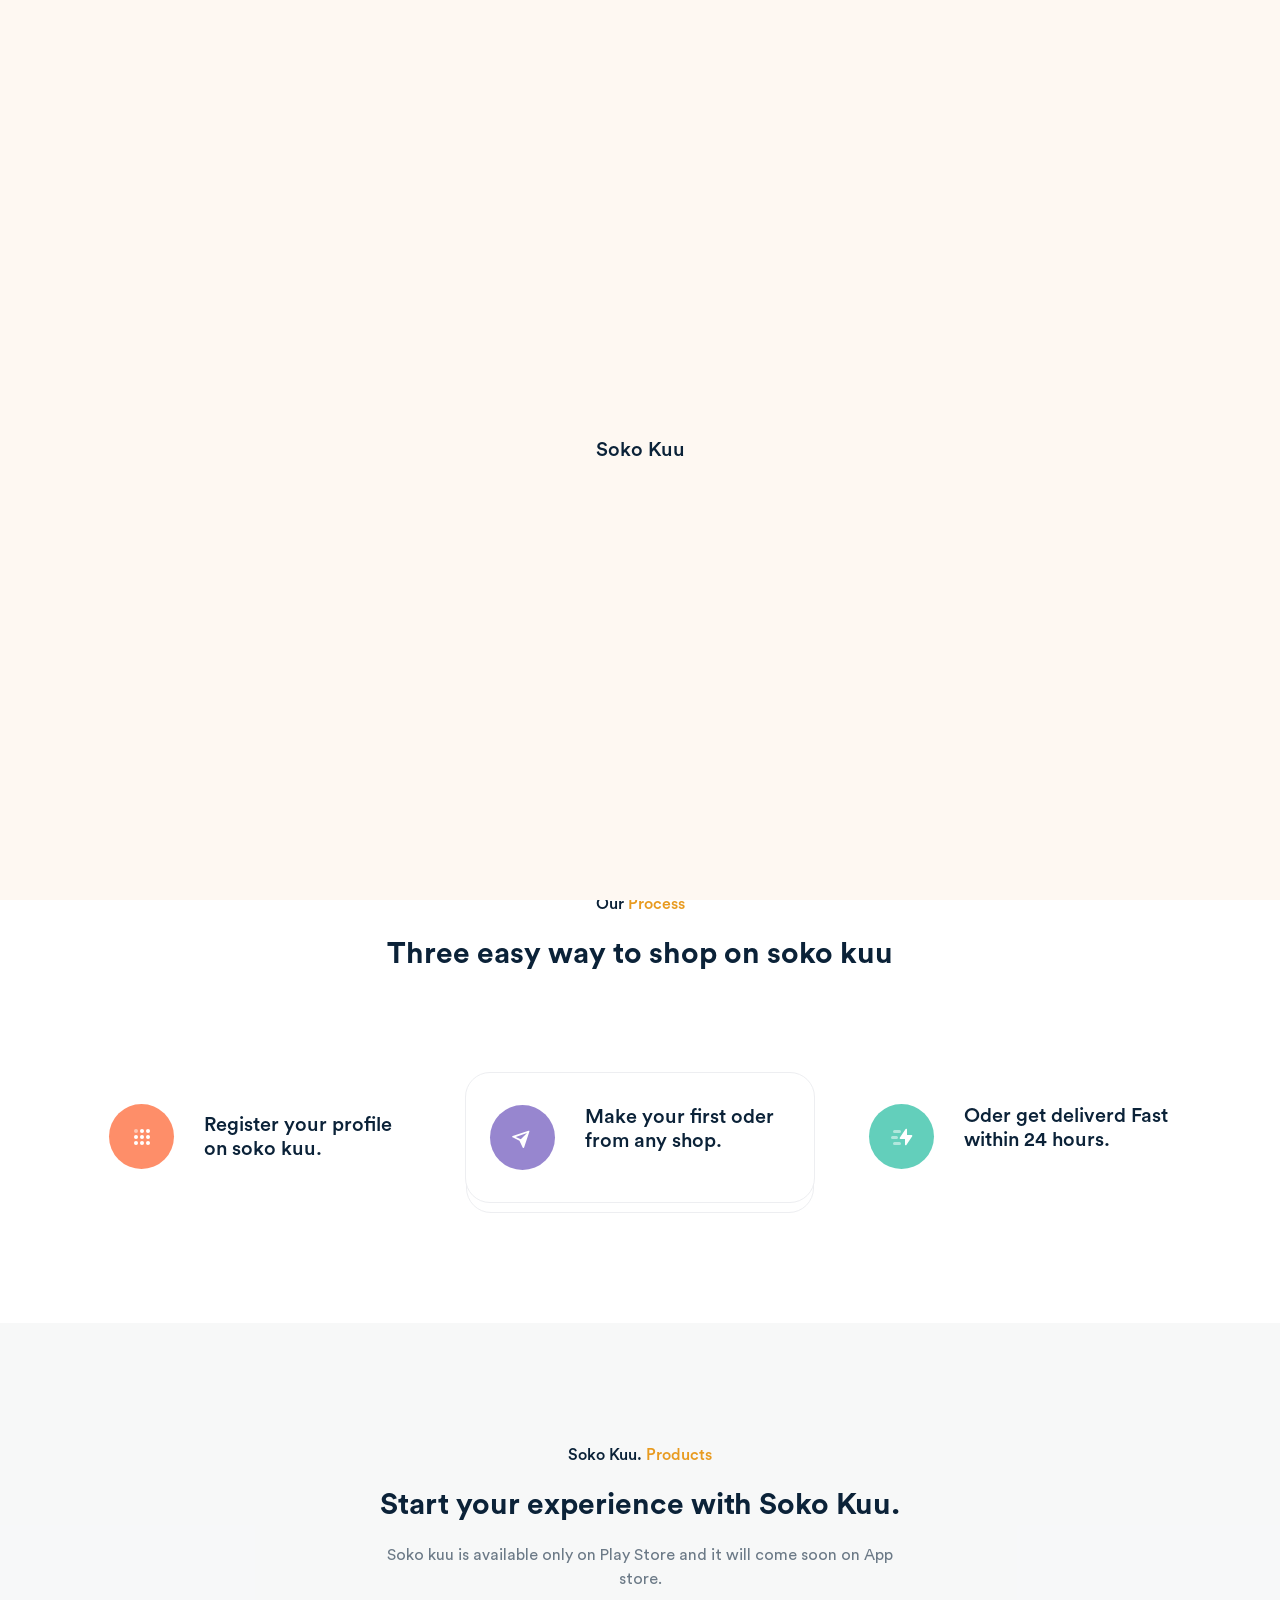
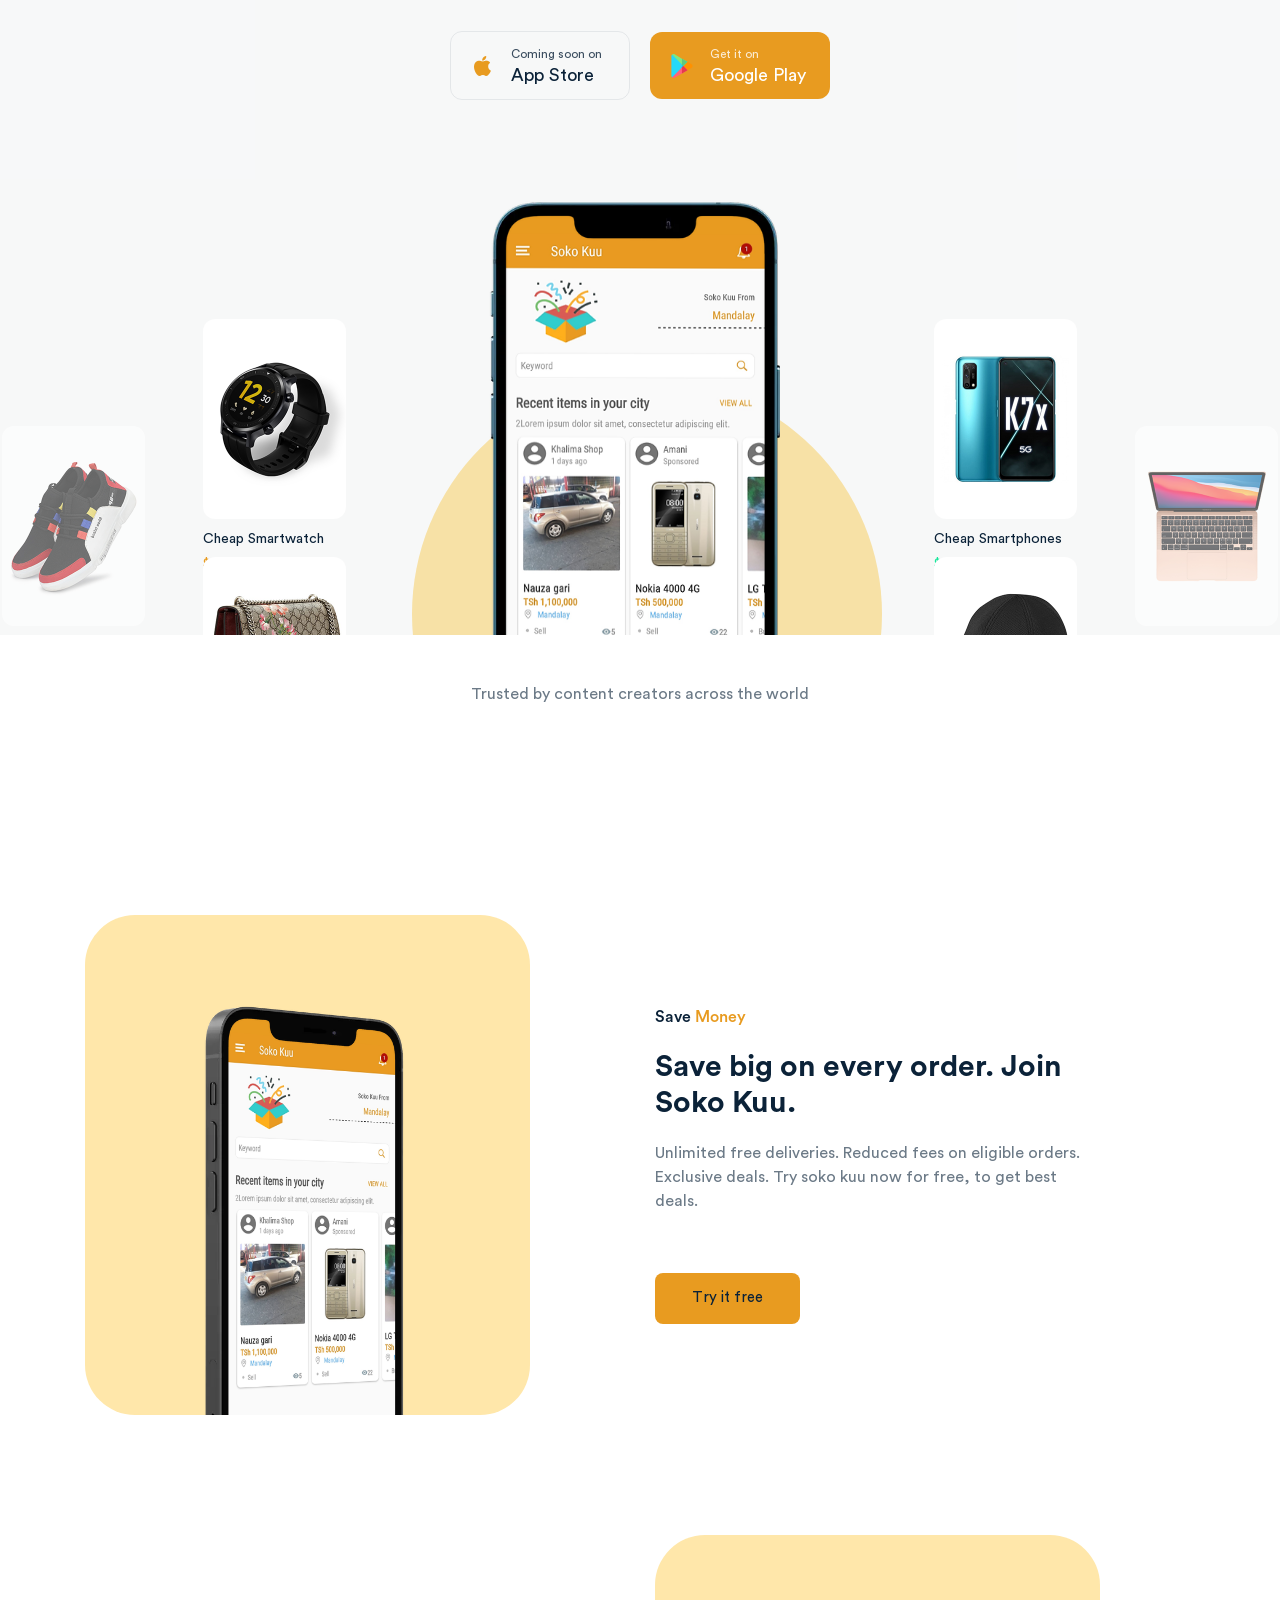
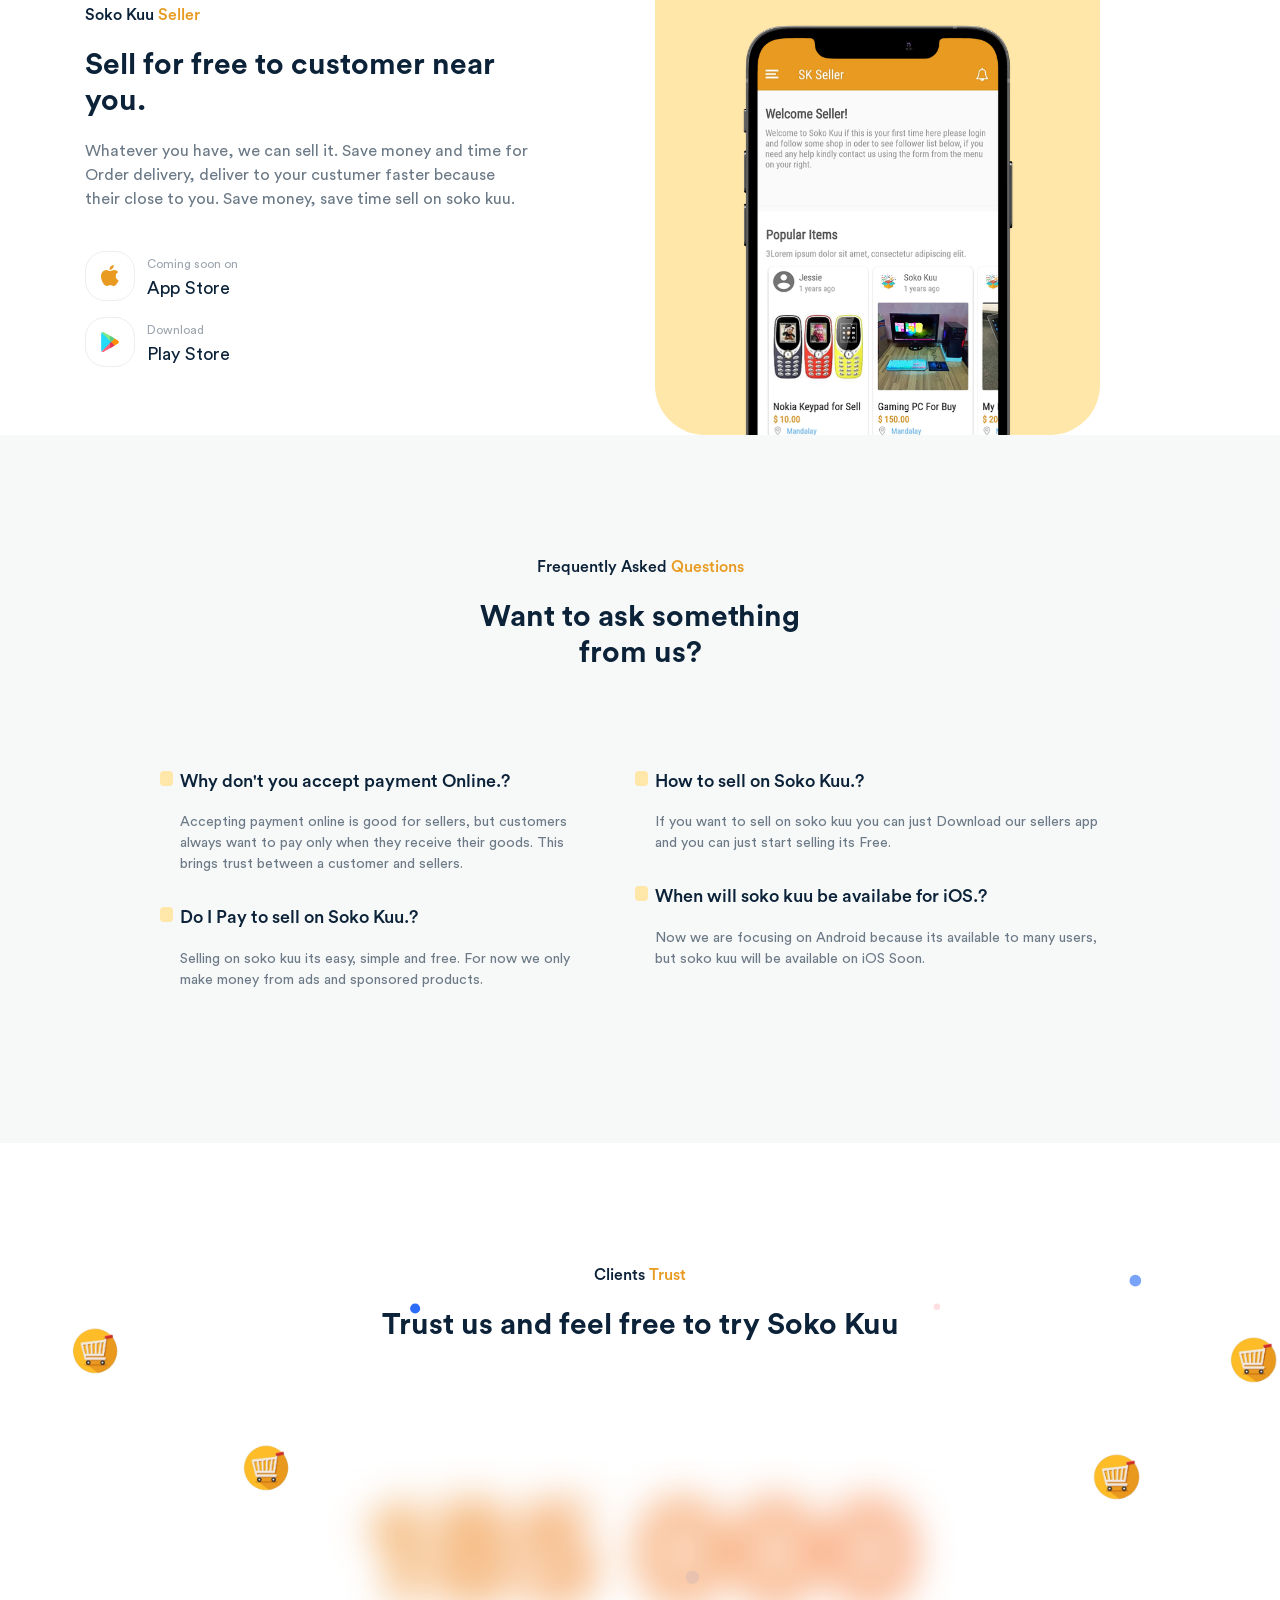
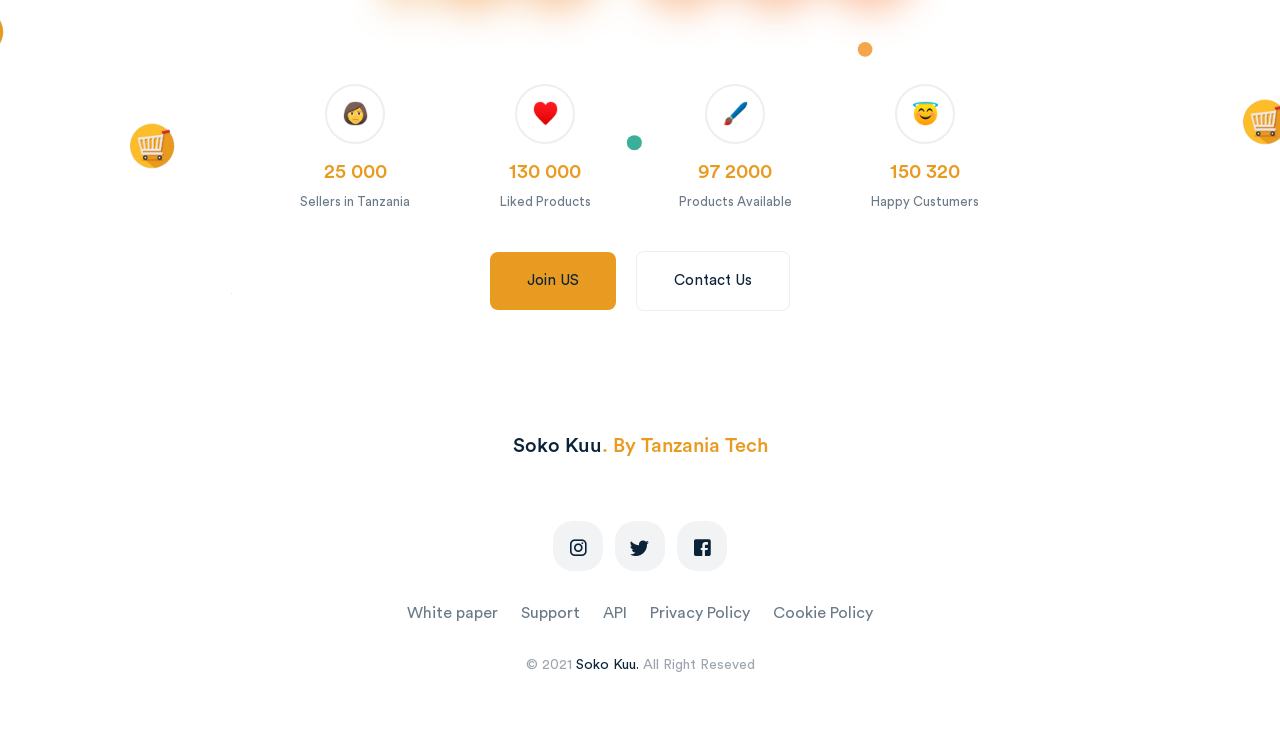
==== commit aec74f85: "Update index.html" ====
--- a/index.html
+++ b/index.html
@@ -1,6 +1,5 @@
 <!DOCTYPE html>
 <html lang="en">
-
 <head>
   <meta charset="UTF-8" />
   <meta http-equiv="Content-Type" content="text/html; charset=UTF-8" />
@@ -8,12 +7,29 @@
   <meta http-equiv="X-UA-Compatible" content="ie=edge" />
   <meta name="viewport" content="width=device-width, initial-scale=1.0" />
   <meta name="viewport" content="width=device-width, initial-scale=1.0" />
-  <meta name="description"
-    content="Welcome to Soko Kuu Landing Page, built with HTML, JS, SASS, CSS3 and jQuery, RTL Supported, Easy User Experience and Responsive to all devices" />
-  <meta name="keywords"
-    content="HTML, CSS, JavaScript, Bootstrap, jQuery, Soko Kuu, Themeforest, Template, envato, SASS, SCSS, HTML5, landing page, SaaS Product, SaaS Modern, Crypto, Currency, ICO, Hosting, Agency, Mobile, App, Interior, Charity" />
-  <meta name="author" content="Soko Kuu - HTML Landing Page Templates" />
-
+  <meta name="theme-color" content="#E89B20">
+  <meta name="description" content="Soko Kuu is an Tanzania Online Shopping Market with latest products from business in Tanzania, pay only on delivery." />
+  <meta name="keywords" content="Soko, sokokuu, ecommorce, Tanzania, tanzania ecommerce" />
+  <meta name="author" content="Tanzania Tech Media" />
+  <script type="application/ld+json">
+      {
+        "@context": "https://schema.org",
+        "@type": "SoftwareApplication",
+        "name": "Soko Kuu",
+        "operatingSystem": "ANDROID",
+        "applicationCategory": "ShoppingApplication",
+        "aggregateRating": {
+          "@type": "AggregateRating",
+          "ratingValue": "4.6",
+          "ratingCount": "100"
+        },
+        "offers": {
+          "@type": "Offer",
+          "price": "0",
+          "priceCurrency": "TZS"
+        }
+      }
+      </script>
   <title>Soko Kuu - Tanzania Online Marketplace</title>
   <!-- favicon -->
   <link rel="shortcut icon" href="assets/img/favicon.ico" type="image/x-icon" />
@@ -672,4 +688,4 @@
 
 </body>
 
-</html>+</html>
